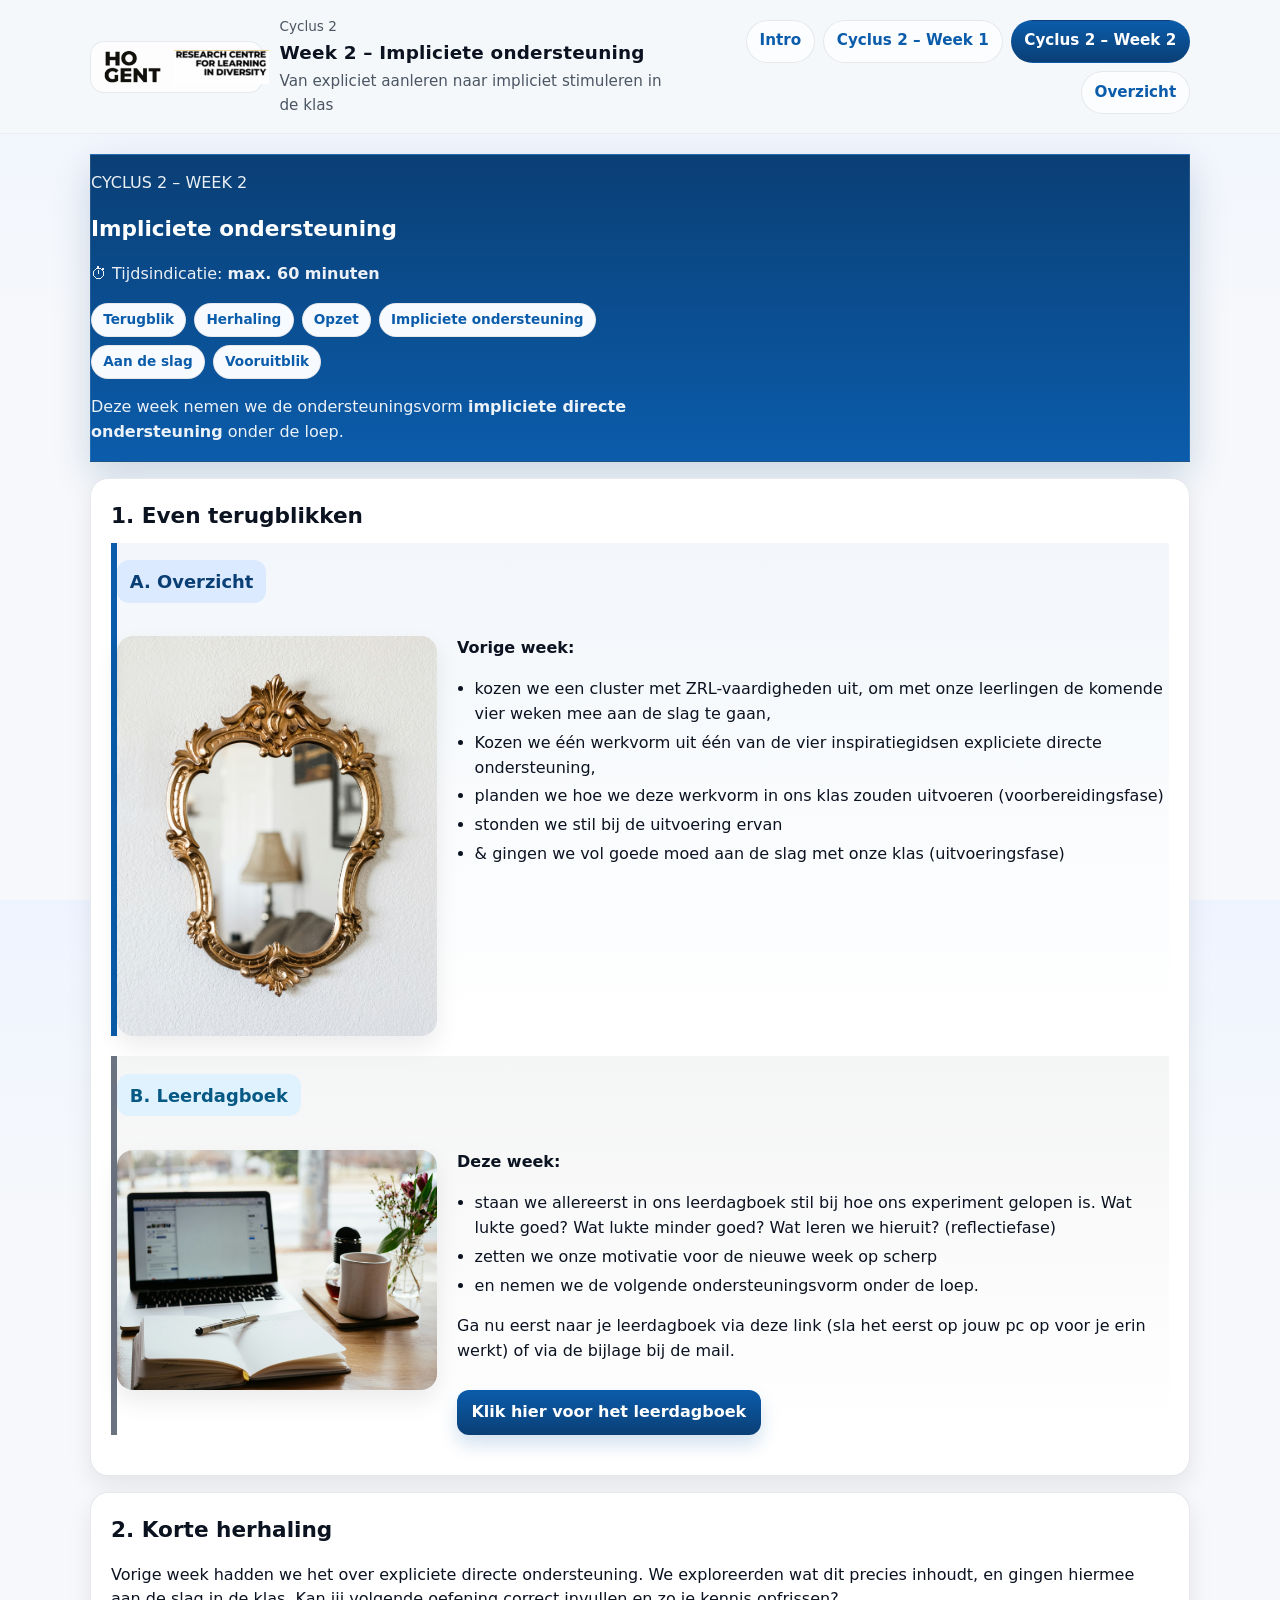
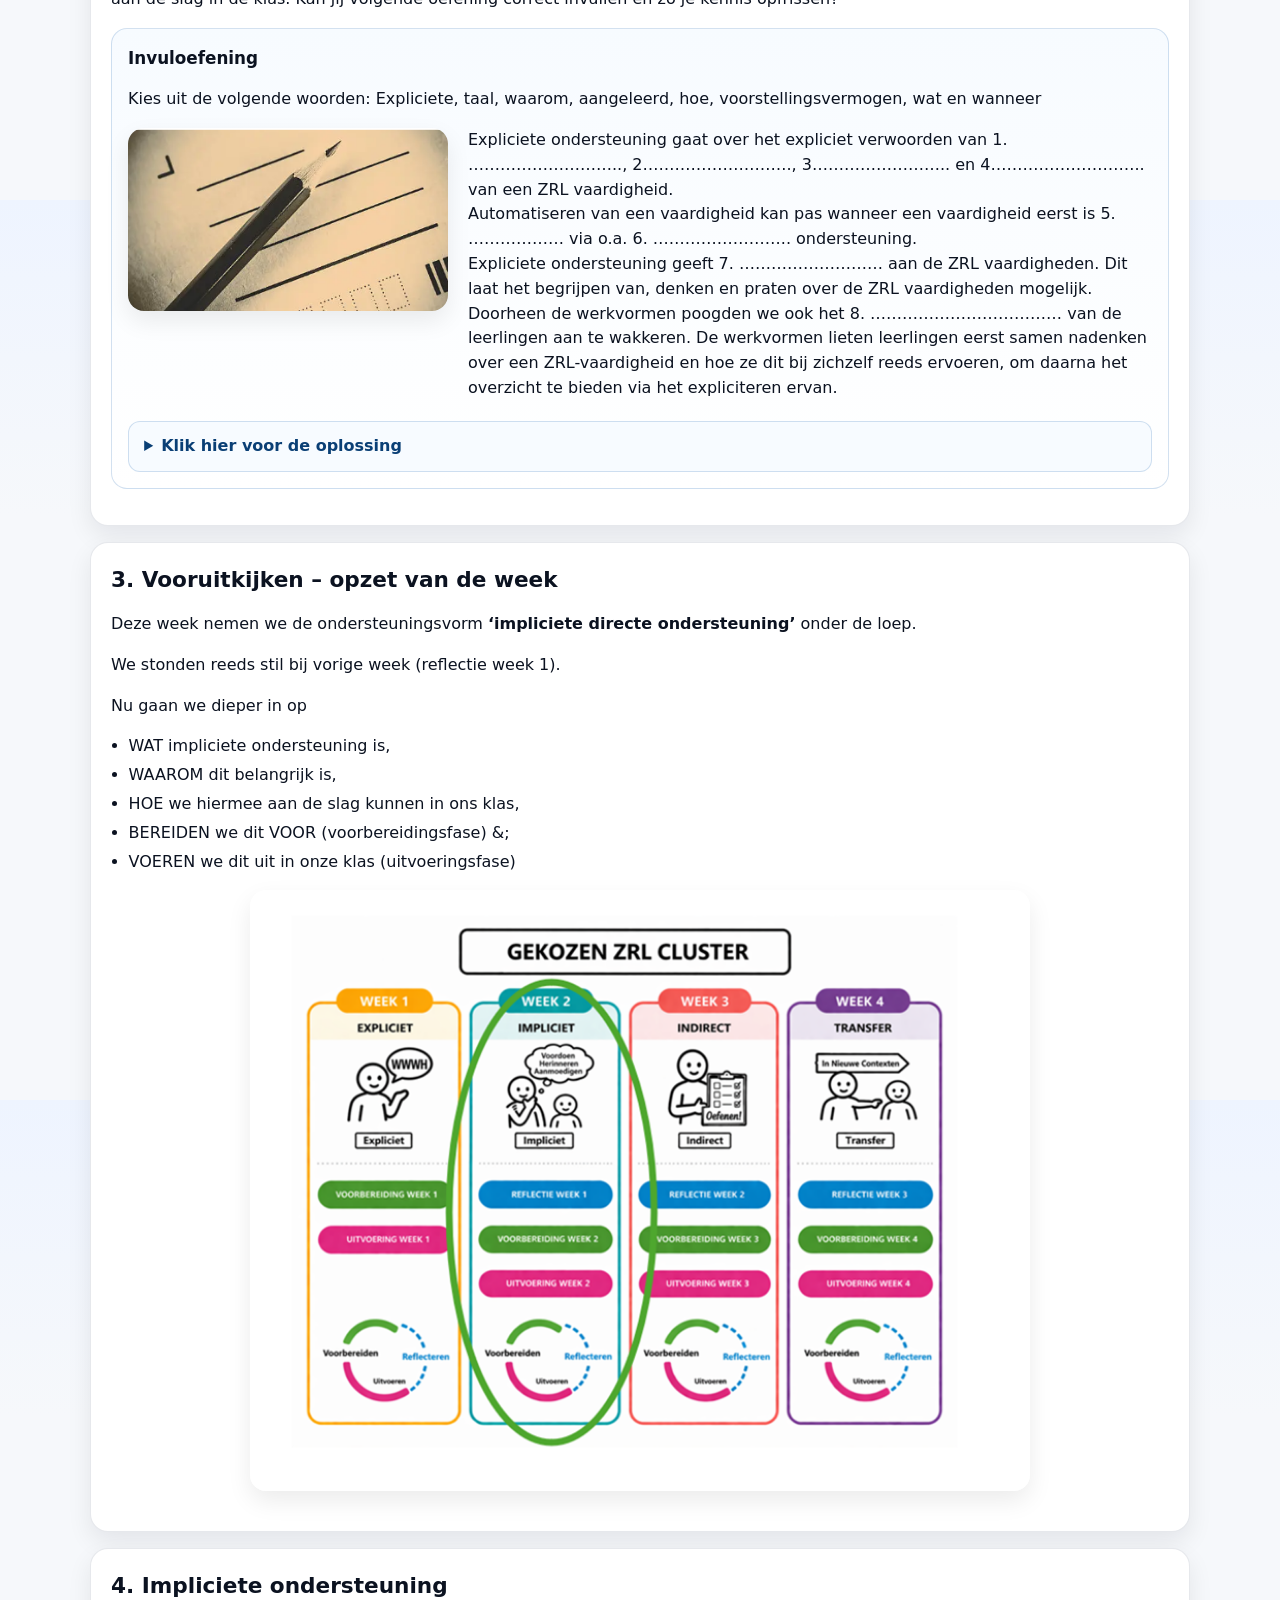
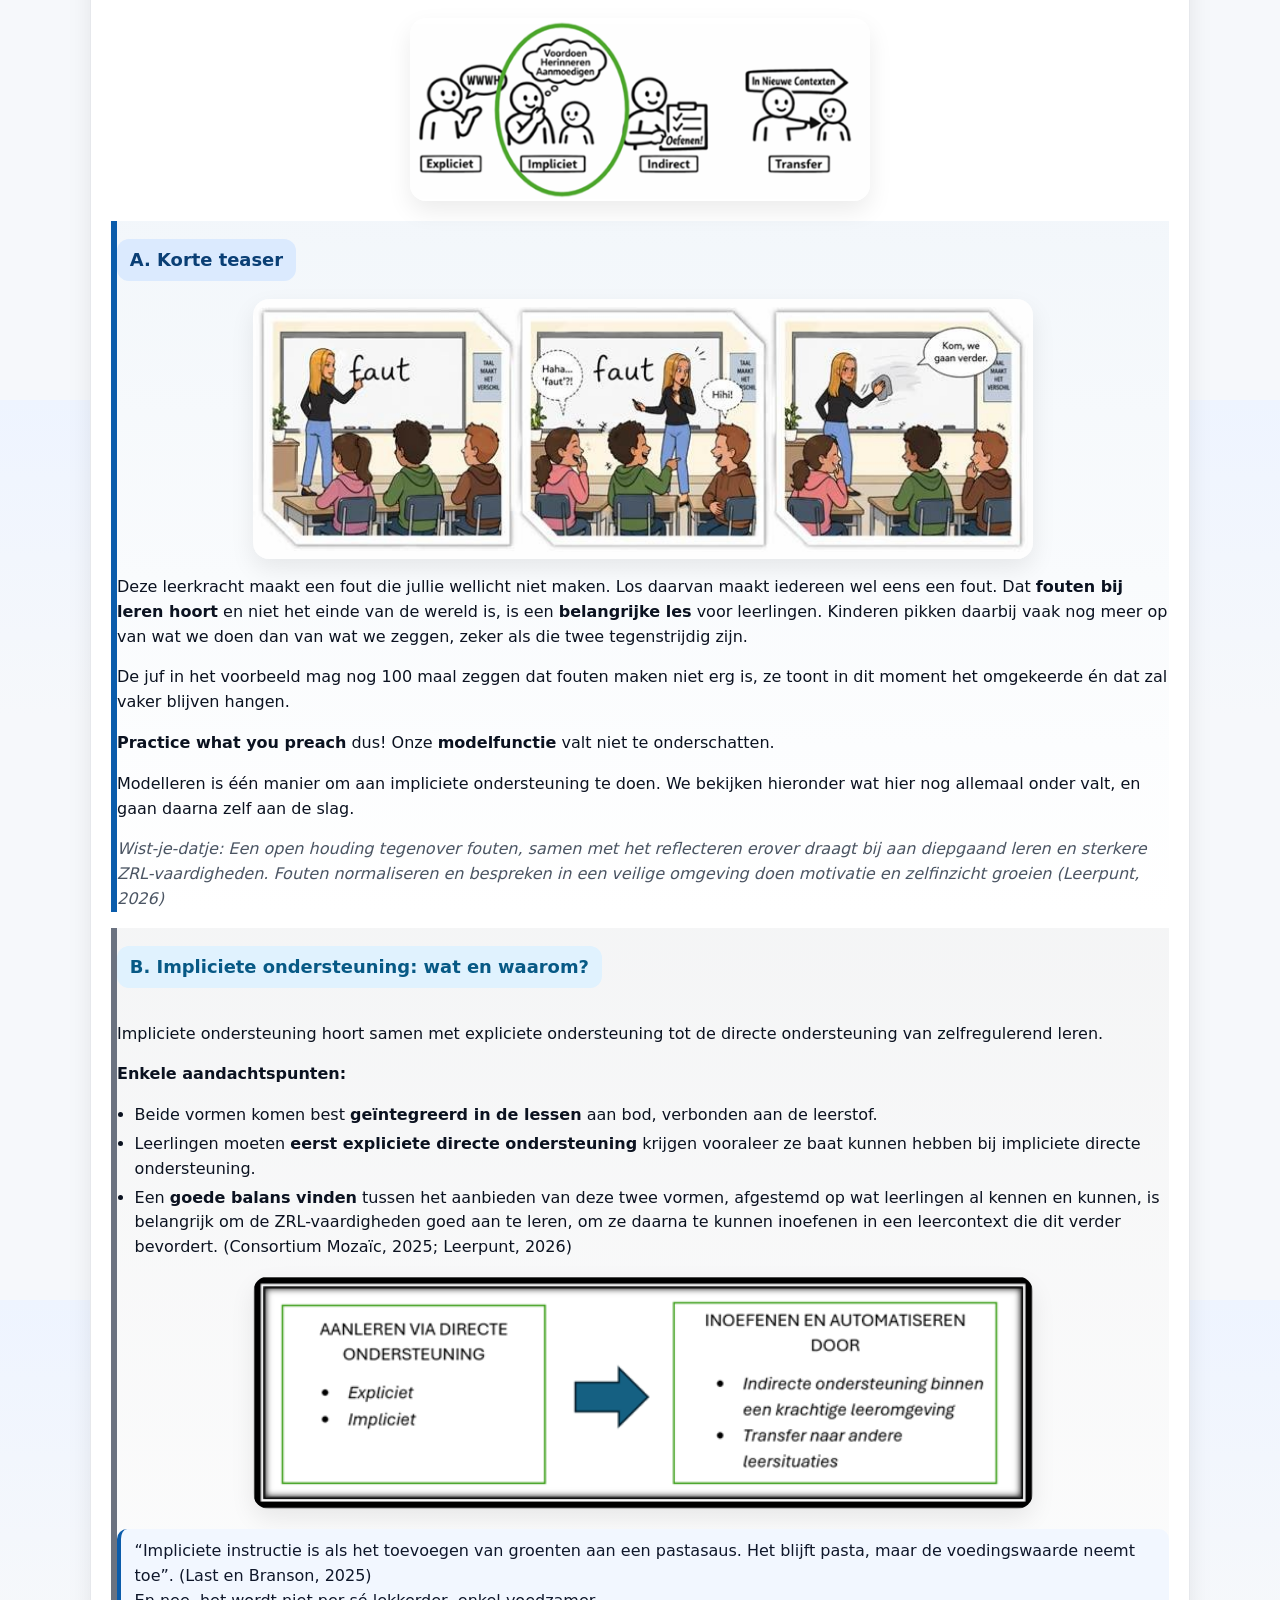
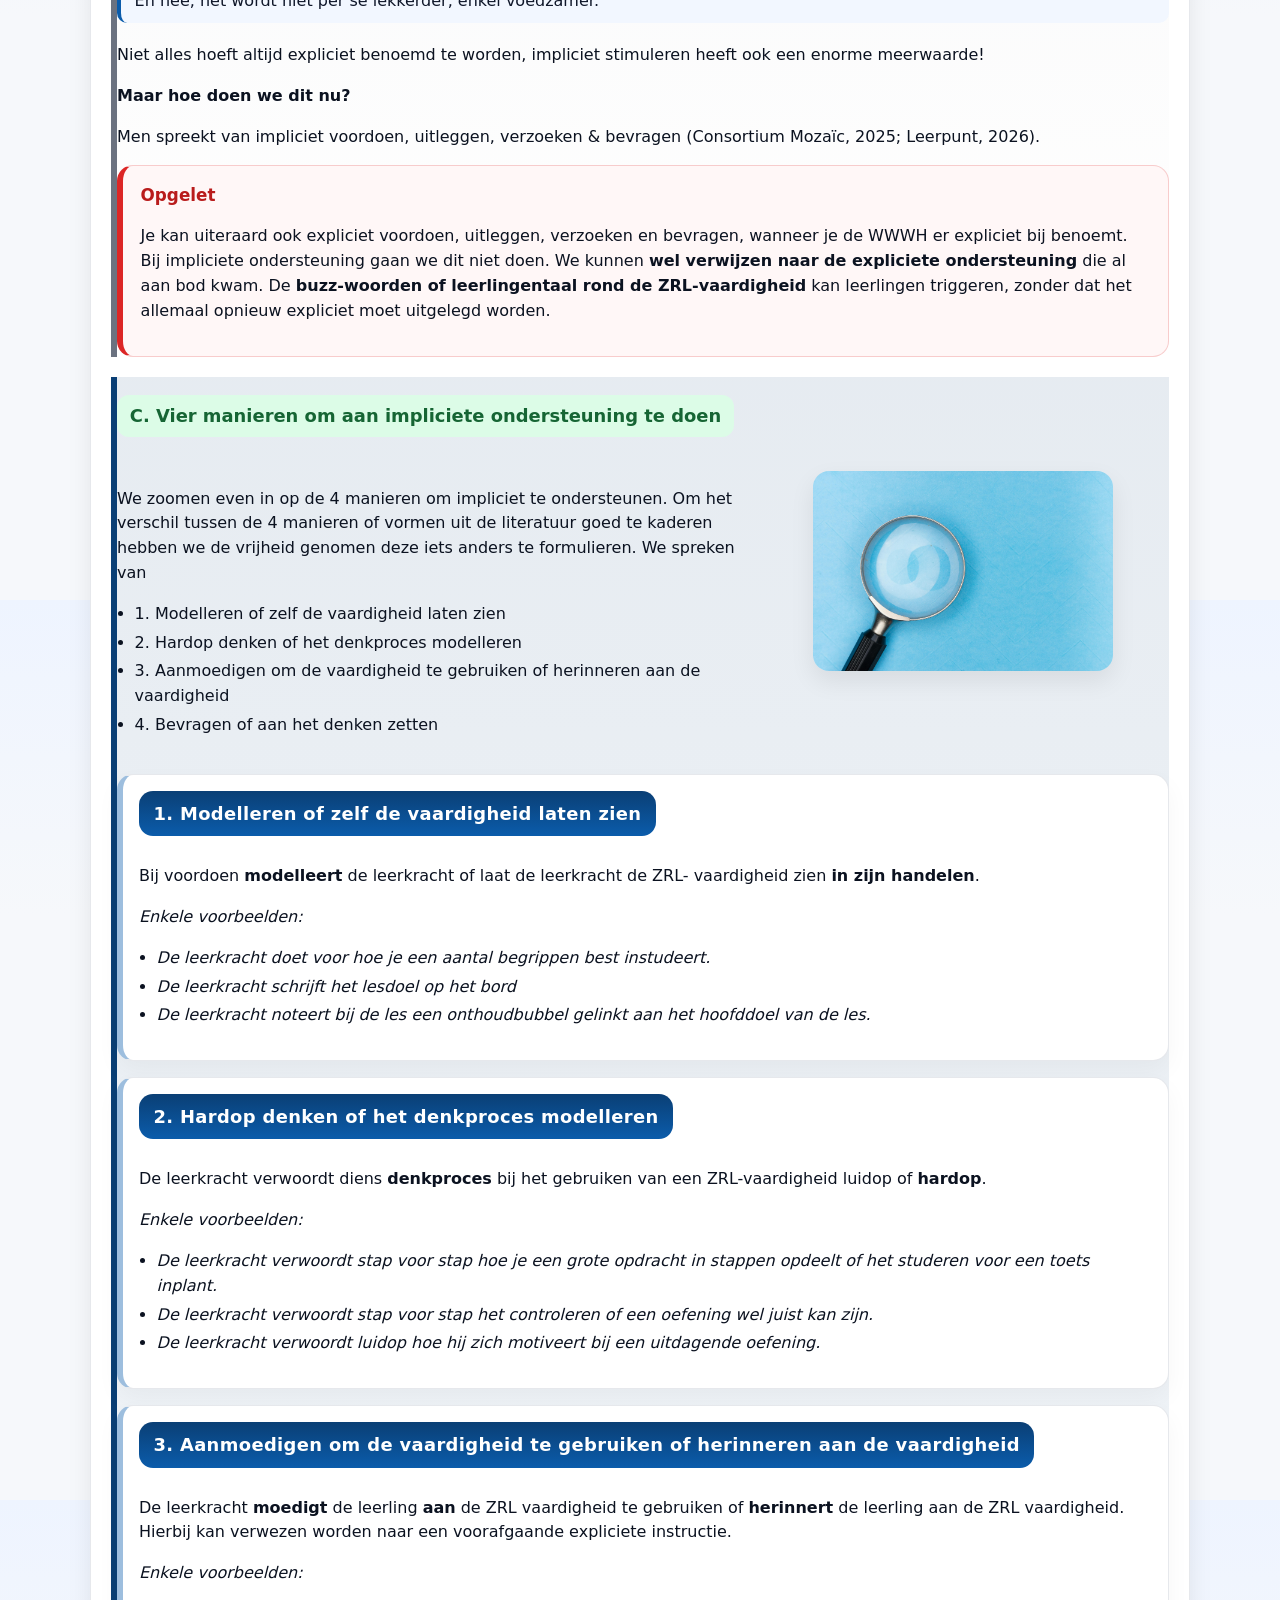
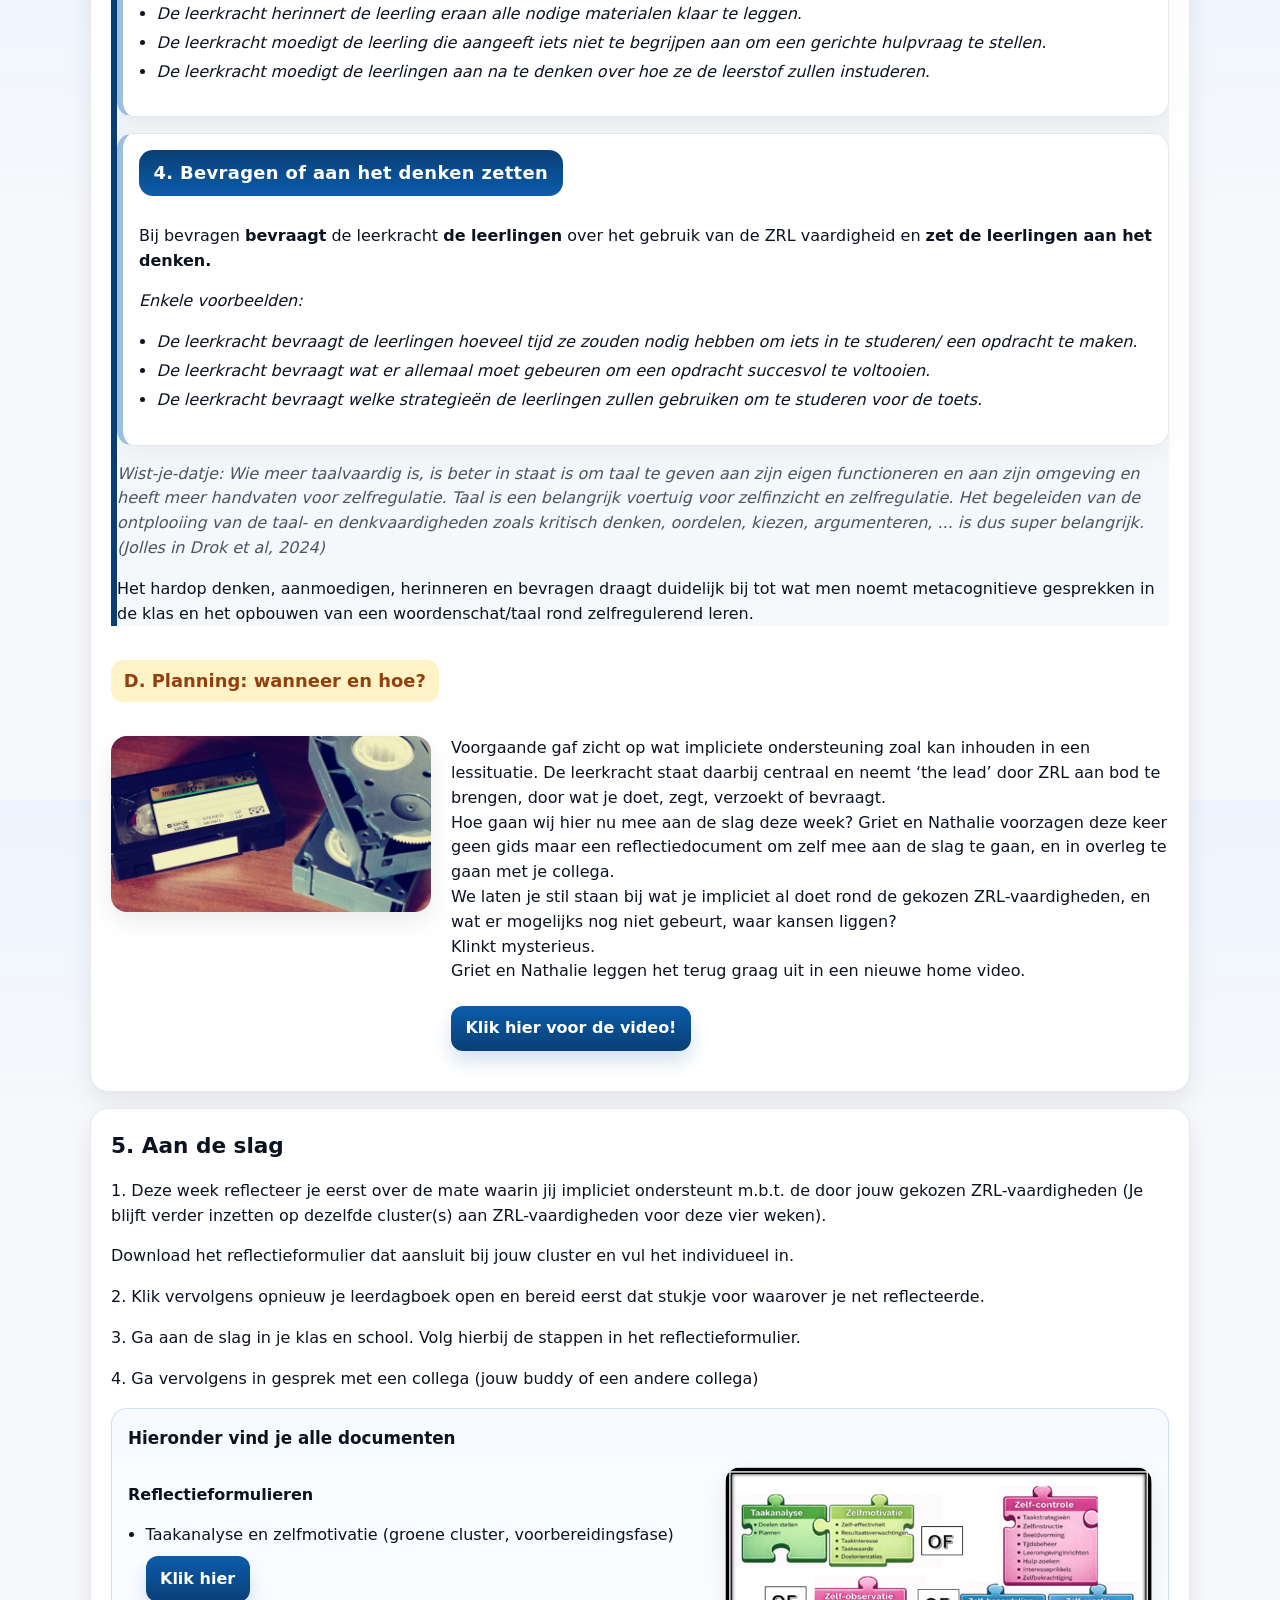
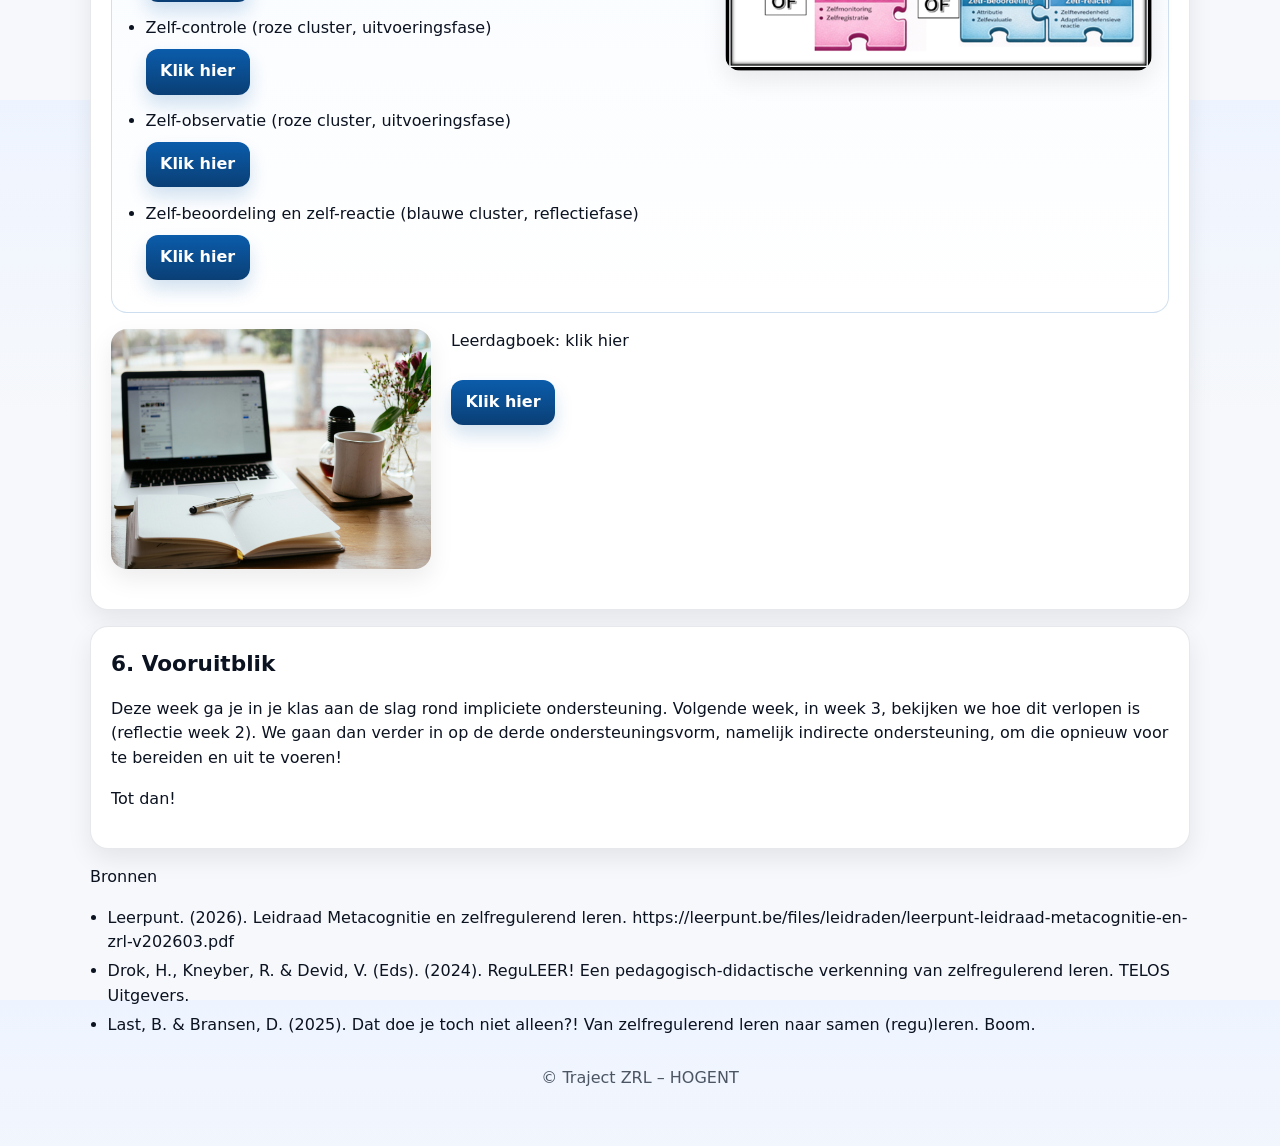
==== weeks/cyclus2-week2.html @ 9e950ed2 "Eerste upload website eerste upload website" ====
<!doctype html>
<html lang="nl">
<head>
  <meta charset="utf-8" />
  <meta name="viewport" content="width=device-width,initial-scale=1" />
  <title>ZRL – Cyclus 2 – Week 2</title>
  <meta name="description" content="Cyclus 2 – Week 2 – Impliciete ondersteuning" />
  <link rel="stylesheet" href="../assets/css/styles.css" />
  <style>
    .visual-large{
      width: 100%;
      max-width: 780px;
      margin: 0 auto;
      display: block;
      border-radius: 16px;
      box-shadow: 0 10px 25px rgba(0,0,0,0.08);
    }

    .visual-medium{
      width: 100%;
      max-width: 460px;
      margin: 0 auto;
      display: block;
      border-radius: 16px;
      box-shadow: 0 10px 25px rgba(0,0,0,0.08);
    }

    .visual-small{
      width: 100%;
      max-width: 300px;
      margin: 0 auto;
      display: block;
      border-radius: 16px;
      box-shadow: 0 10px 25px rgba(0,0,0,0.08);
    }

    .centered-block{
      text-align: center;
      margin: 1rem 0 1.25rem;
    }

    .btn-space-top{
      margin-top: 1rem;
      display: inline-block;
    }

    .btn-space-top-lg{
      margin-top: 1.35rem;
      display: inline-block;
    }

    .doc-btn{
      margin-top: .5rem;
      display: inline-block;
    }

    .doc-list li{
      margin: .9rem 0;
    }

    .subsection--a .subsection-label,
    .subsection--b .subsection-label,
    .subsection--c .subsection-label,
    .subsection--d .subsection-label{
      font-size: 1.12rem;
      font-weight: 800;
      padding: .45rem .8rem;
      border-radius: 12px;
      display: inline-block;
    }

    .subsection--a .subsection-label{
      background: #dbeafe;
      color: #0a3f75;
    }

    .subsection--b .subsection-label{
      background: #e0f2fe;
      color: #075985;
    }

    .subsection--c .subsection-label{
      background: #dcfce7;
      color: #166534;
    }

    .subsection--d .subsection-label{
      background: #fef3c7;
      color: #92400e;
    }

    .smaller-visual{
      max-width: 420px;
    }

    .leerdagboek-btn{
      margin-top: 1.6rem;
      display: inline-block;
    }

    .solution-box{
      margin-top: 1rem;
    }

    .solution-box summary{
      cursor: pointer;
      font-weight: 800;
      padding: .75rem .95rem;
      border-radius: 12px;
      background: #f7fbff;
      border: 1px solid rgba(11,92,171,0.18);
      color: var(--brand-2);
    }

    .solution-box .details-body{
      margin-top: .75rem;
      padding: 1rem;
      border-radius: 14px;
      background: #fbfdff;
      border: 1px dashed rgba(11,92,171,0.35);
    }

    .full-width-note{
      margin-top: 1rem;
    }

    .wide-quote{
      margin: 1rem 0 1.25rem;
    }

    .zoom-row{
      display: grid;
      grid-template-columns: 1.2fr .8fr;
      gap: 1.25rem;
      align-items: start;
      margin: 1rem 0 1.25rem;
    }

    .warning-box{
      margin: 1rem 0 1.25rem;
      padding: 1rem 1.1rem;
      border-radius: 16px;
      background: #fff7f7;
      border: 1px solid rgba(220,38,38,0.20);
      border-left: 6px solid #dc2626;
    }

    .warning-box h4{
      color: #b91c1c;
      margin: 0 0 .45rem;
    }

    .examples-italic li{
      font-style: italic;
    }

    .reflectie-docs-row{
      display: grid;
      grid-template-columns: 1.15fr .85fr;
      gap: 1.25rem;
      align-items: start;
      margin-top: 1rem;
    }

    .reflectie-docs-row .visual-small{
      max-width: 460px;
    }

    @media (max-width: 900px){
      .zoom-row,
      .reflectie-docs-row{
        grid-template-columns: 1fr;
      }
    }
  </style>
</head>
<body>
  <a class="skip-link" href="#content">Spring naar inhoud</a>
 </div>

  <header class="site-header">
    <div class="container header-inner">
      <div class="brand">
        <div class="brand-logos">
          <img class="logo" src="../HOGENT-LOGO.png" alt="HOGENT logo">
          <img class="logo" src="../LDIV-logo.png" alt="Research Centre for Learning in Diversity logo">
        </div>
        <div class="brand-text">
          <p class="kicker">Cyclus 2</p>
          <h1>Week 2 – Impliciete ondersteuning</h1>
          <p class="subtitle">Van expliciet aanleren naar impliciet stimuleren in de klas</p>
        </div>
      </div>

      <nav class="topnav" aria-label="Hoofdnavigatie">
        <a class="navlink" href="../index.html">Intro</a>
        <a class="navlink" href="cyclus2-week1.html">Cyclus 2 – Week 1</a>
        <a class="navlink active" href="cyclus2-week2.html">Cyclus 2 – Week 2</a>
        <a class="navlink" href="../index.html#overzicht">Overzicht</a>
      </nav>
    </div>
  </header>

  <main id="content" class="container">

    <section class="hero-split">
      <div class="hero-text">
        <p class="hero-kicker">CYCLUS 2 – WEEK 2</p>
        <h2>Impliciete ondersteuning</h2>
        <p>⏱ Tijdsindicatie: <strong>max. 60 minuten</strong></p>

        <div class="pillrow" aria-label="Snelle navigatie">
          <a class="pill" href="#terugblik">Terugblik</a>
          <a class="pill" href="#herhaling">Herhaling</a>
          <a class="pill" href="#opzet">Opzet</a>
          <a class="pill" href="#impliciet">Impliciete ondersteuning</a>
          <a class="pill" href="#aan-de-slag">Aan de slag</a>
          <a class="pill" href="#vooruitblik">Vooruitblik</a>
        </div>

        <p>Deze week nemen we de ondersteuningsvorm <strong>impliciete directe ondersteuning</strong> onder de loep.</p>
      </div>
    </section>

    <section id="terugblik" class="card">
      <h2>1. Even terugblikken</h2>

      <section class="subsection subsection--a">
        <p class="subsection-label">A. Overzicht</p>

        <div class="image-inline">
          <img src="../Spiegel.jpg" alt="Spiegel" class="image-inline__img">
          <div class="image-inline__text">
            <p><strong>Vorige week:</strong></p>
            <ul class="checklist">
              <li>kozen we een cluster met ZRL-vaardigheden uit, om met onze leerlingen de komende vier weken mee aan de slag te gaan,</li>
              <li>Kozen we één werkvorm uit één van de vier inspiratiegidsen expliciete directe ondersteuning,</li>
              <li>planden we hoe we deze werkvorm in ons klas zouden uitvoeren (voorbereidingsfase)</li>
              <li>stonden we stil bij de uitvoering ervan</li>
              <li>&amp; gingen we vol goede moed aan de slag met onze klas (uitvoeringsfase)</li>
            </ul>
          </div>
        </div>
      </section>

      <section class="subsection subsection--b">
        <p class="subsection-label">B. Leerdagboek</p>

        <div class="image-inline">
          <img src="../online-leerdagboek.jpg" alt="Online leerdagboek" class="image-inline__img">
          <div class="image-inline__text">
            <p><strong>Deze week:</strong></p>
            <ul class="checklist">
              <li>staan we allereerst in ons leerdagboek stil bij hoe ons experiment gelopen is. Wat lukte goed? Wat lukte minder goed? Wat leren we hieruit? (reflectiefase)</li>
              <li>zetten we onze motivatie voor de nieuwe week op scherp</li>
              <li>en nemen we de volgende ondersteuningsvorm onder de loep.</li>
            </ul>

            <p>Ga nu eerst naar je leerdagboek via deze link (sla het eerst op jouw pc op voor je erin werkt) of via de bijlage bij de mail.</p>

            <a class="btn leerdagboek-btn" href="../Leerdagboekcyclus2week2.docx" target="_blank" rel="noopener">Klik hier voor het leerdagboek</a>
          </div>
        </div>
      </section>
    </section>

    <section id="herhaling" class="card">
      <h2>2. Korte herhaling</h2>

      <p>Vorige week hadden we het over expliciete directe ondersteuning. We exploreerden wat dit precies inhoudt, en gingen hiermee aan de slag in de klas. Kan jij volgende oefening correct invullen en zo je kennis opfrissen?</p>

      <div class="callout">
        <h4>Invuloefening</h4>
        <p>Kies uit de volgende woorden: Expliciete, taal, waarom, aangeleerd, hoe, voorstellingsvermogen, wat en wanneer</p>

        <div class="image-inline">
          <img src="../invullen.png" alt="Invuloefening expliciete ondersteuning" class="image-inline__img visual-medium">
          <div class="image-inline__text">
            <p>Expliciete ondersteuning gaat over het expliciet verwoorden van 1. ……………………….., 2………………………., 3…………………….. en 4……………………….. van een ZRL vaardigheid.</p>
            <p>Automatiseren van een vaardigheid kan pas wanneer een vaardigheid eerst is 5. ……………… via o.a. 6. …………………….. ondersteuning.</p>
            <p>Expliciete ondersteuning geeft 7. ……………………… aan de ZRL vaardigheden. Dit laat het begrijpen van, denken en praten over de ZRL vaardigheden mogelijk.</p>
            <p>Doorheen de werkvormen poogden we ook het 8. ……………………………… van de leerlingen aan te wakkeren. De werkvormen lieten leerlingen eerst samen nadenken over een ZRL-vaardigheid en hoe ze dit bij zichzelf reeds ervoeren, om daarna het overzicht te bieden via het expliciteren ervan.</p>
          </div>
        </div>

        <details class="solution-box">
          <summary>Klik hier voor de oplossing</summary>
          <div class="details-body">
            <p><strong>Antwoorden:</strong></p>
            <ul class="checklist">
              <li>1 t.e.m. 4: Wat, Waarom, Wanneer, Hoe</li>
              <li>5. Aangeleerd.</li>
              <li>6. Expliciete</li>
              <li>7. Taal</li>
              <li>8. voorstellingsvermogen</li>
            </ul>
          </div>
        </details>
      </div>
    </section>

    <section id="opzet" class="card">
      <h2>3. Vooruitkijken – opzet van de week</h2>

      <p>Deze week nemen we de ondersteuningsvorm <strong>‘impliciete directe ondersteuning’</strong> onder de loep.</p>
      <p>We stonden reeds stil bij vorige week (reflectie week 1).</p>
      <p>Nu gaan we dieper in op</p>

      <ul class="checklist">
        <li>WAT impliciete ondersteuning is,</li>
        <li>WAAROM dit belangrijk is,</li>
        <li>HOE we hiermee aan de slag kunnen in ons klas,</li>
        <li>BEREIDEN we dit VOOR (voorbereidingsfase) &amp;;</li>
        <li>VOEREN we dit uit in onze klas (uitvoeringsfase)</li>
      </ul>

      <div class="centered-block">
        <img src="../week2cyclus2.png" alt="Opzet van week 2 cyclus 2" class="visual-large">
      </div>
    </section>

    <section id="impliciet" class="card">
      <h2>4. Impliciete ondersteuning</h2>

      <div class="centered-block">
        <img src="../impliciet2.png" alt="Impliciete ondersteuning" class="visual-medium">
      </div>

      <section class="subsection subsection--a">
        <p class="subsection-label">A. Korte teaser</p>

        <div class="stacked-visual">
          <img src="../stripweek2.jpg" alt="Strip over impliciete ondersteuning" class="visual-large">
        </div>

        <div class="section-intro">
          <p>Deze leerkracht maakt een fout die jullie wellicht niet maken. Los daarvan maakt iedereen wel eens een fout. Dat <strong>fouten bij leren hoort</strong> en niet het einde van de wereld is, is een <strong>belangrijke les</strong> voor leerlingen. Kinderen pikken daarbij vaak nog meer op van wat we doen dan van wat we zeggen, zeker als die twee tegenstrijdig zijn.</p>
          <p>De juf in het voorbeeld mag nog 100 maal zeggen dat fouten maken niet erg is, ze toont in dit moment het omgekeerde én dat zal vaker blijven hangen.</p>
          <p><strong>Practice what you preach</strong> dus! Onze <strong>modelfunctie</strong> valt niet te onderschatten.</p>
          <p>Modelleren is één manier om aan impliciete ondersteuning te doen. We bekijken hieronder wat hier nog allemaal onder valt, en gaan daarna zelf aan de slag.</p>
        </div>

        <p class="note full-width-note"><em>Wist-je-datje: Een open houding tegenover fouten, samen met het reflecteren erover draagt bij aan diepgaand leren en sterkere ZRL-vaardigheden. Fouten normaliseren en bespreken in een veilige omgeving doen motivatie en zelfinzicht groeien (Leerpunt, 2026)</em></p>
      </section>

      <section class="subsection subsection--b">
        <p class="subsection-label">B. Impliciete ondersteuning: wat en waarom?</p>

        <p>Impliciete ondersteuning hoort samen met expliciete ondersteuning tot de directe ondersteuning van zelfregulerend leren.</p>
        <p><strong>Enkele aandachtspunten:</strong></p>
        <ul class="checklist">
          <li>Beide vormen komen best <strong>geïntegreerd in de lessen</strong> aan bod, verbonden aan de leerstof.</li>
          <li>Leerlingen moeten <strong>eerst expliciete directe ondersteuning</strong> krijgen vooraleer ze baat kunnen hebben bij impliciete directe ondersteuning.</li>
          <li>Een <strong>goede balans vinden</strong> tussen het aanbieden van deze twee vormen, afgestemd op wat leerlingen al kennen en kunnen, is belangrijk om de ZRL-vaardigheden goed aan te leren, om ze daarna te kunnen inoefenen in een leercontext die dit verder bevordert. (Consortium Mozaïc, 2025; Leerpunt, 2026)</li>
        </ul>

        <div class="centered-block">
          <img src="../aanlerenvsautomatiseren.png" alt="Aanleren versus automatiseren" class="visual-large">
        </div>

        <p class="quote wide-quote">“Impliciete instructie is als het toevoegen van groenten aan een pastasaus. Het blijft pasta, maar de voedingswaarde neemt toe”. (Last en Branson, 2025)<br>En nee, het wordt niet per sé lekkerder, enkel voedzamer.</p>

        <p>Niet alles hoeft altijd expliciet benoemd te worden, impliciet stimuleren heeft ook een enorme meerwaarde!</p>
        <p><strong>Maar hoe doen we dit nu?</strong></p>
        <p>Men spreekt van impliciet voordoen, uitleggen, verzoeken &amp; bevragen (Consortium Mozaïc, 2025; Leerpunt, 2026).</p>

        <div class="warning-box">
          <h4>Opgelet</h4>
          <p>Je kan uiteraard ook expliciet voordoen, uitleggen, verzoeken en bevragen, wanneer je de WWWH er expliciet bij benoemt. Bij impliciete ondersteuning gaan we dit niet doen. We kunnen <strong>wel verwijzen naar de expliciete ondersteuning</strong> die al aan bod kwam. De <strong>buzz-woorden of leerlingentaal rond de ZRL-vaardigheid</strong> kan leerlingen triggeren, zonder dat het allemaal opnieuw expliciet moet uitgelegd worden.</p>
        </div>
      </section>

      <section class="subsection subsection--c">
        <p class="subsection-label">C. Vier manieren om aan impliciete ondersteuning te doen</p>

        <div class="zoom-row">
          <div>
            <p>We zoomen even in op de 4 manieren om impliciet te ondersteunen. Om het verschil tussen de 4 manieren of vormen uit de literatuur goed te kaderen hebben we de vrijheid genomen deze iets anders te formulieren. 
            We spreken van 
              <ul class="checklist">
                <li>1. Modelleren of zelf de vaardigheid laten zien </li> 
                <li>2. Hardop denken of het denkproces modelleren </li>
                <li>3. Aanmoedigen om de vaardigheid te gebruiken of herinneren aan de vaardigheid </li>
                <li>4. Bevragen of aan het denken zetten</li>
          </div>
          <div>
            <img src="../inzoomen.jpg" alt="Inzoomen op impliciete ondersteuning" class="visual-small">
          </div>
        </div>

        <div class="w-section">
          <h3 class="w-title">1. Modelleren of zelf de vaardigheid laten zien</h3>
          <p>Bij voordoen <strong>modelleert</strong> de leerkracht of laat de leerkracht de ZRL- vaardigheid zien <strong>in zijn handelen</strong>.</p>
          <p><em>Enkele voorbeelden:</em></p>
          <ul class="checklist examples-italic">
            <li>De leerkracht doet voor hoe je een aantal begrippen best instudeert.</li>
            <li>De leerkracht schrijft het lesdoel op het bord</li>
            <li>De leerkracht noteert bij de les een onthoudbubbel gelinkt aan het hoofddoel van de les.</li>
          </ul>
        </div>

        <div class="w-section">
          <h3 class="w-title">2. Hardop denken of het denkproces modelleren</h3>
          <p></p>De leerkracht verwoordt diens <strong>denkproces</strong> bij het gebruiken van een ZRL-vaardigheid luidop of <strong>hardop</strong>.</p>
          <p><em>Enkele voorbeelden:</em></p>
          <ul class="checklist examples-italic">
            <li>De leerkracht verwoordt stap voor stap hoe je een grote opdracht in stappen opdeelt of het studeren voor een toets inplant.</li>
            <li>De leerkracht verwoordt stap voor stap het controleren of een oefening wel juist kan zijn.</li>
            <li>De leerkracht verwoordt luidop hoe hij zich motiveert bij een uitdagende oefening.</li>
          </ul>
        </div>

        <div class="w-section">
          <h3 class="w-title">3. Aanmoedigen om de vaardigheid te gebruiken of herinneren aan de vaardigheid</h3>
          <p></p>De leerkracht <strong>moedigt</strong> de leerling <strong>aan</strong> de ZRL vaardigheid te gebruiken of <strong>herinnert</strong> de leerling aan de ZRL vaardigheid. Hierbij kan verwezen worden naar een voorafgaande expliciete instructie.</p>
          <p><em>Enkele voorbeelden:</em></p>
          <ul class="checklist examples-italic">
            <li>De leerkracht herinnert de leerling eraan alle nodige materialen klaar te leggen.</li>
            <li>De leerkracht moedigt de leerling die aangeeft iets niet te begrijpen aan om een gerichte hulpvraag te stellen.</li>
            <li>De leerkracht moedigt de leerlingen aan na te denken over hoe ze de leerstof zullen instuderen.</li>
          </ul>
        </div>

        <div class="w-section">
          <h3 class="w-title">4. Bevragen of aan het denken zetten</h3>
          <p>Bij bevragen <strong>bevraagt</strong> de leerkracht <strong>de leerlingen</strong> over het gebruik van de ZRL vaardigheid en <strong>zet de leerlingen aan het denken.</strong></p>
          <p><em>Enkele voorbeelden:</em></p>
          <ul class="checklist examples-italic">
            <li>De leerkracht bevraagt de leerlingen hoeveel tijd ze zouden nodig hebben om iets in te studeren/ een opdracht te maken.</li>
            <li>De leerkracht bevraagt wat er allemaal moet gebeuren om een opdracht succesvol te voltooien.</li>
            <li>De leerkracht bevraagt welke strategieën de leerlingen zullen gebruiken om te studeren voor de toets.</li>
          </ul>
        </div>

        <p class="note full-width-note"><em>Wist-je-datje: Wie meer taalvaardig is, is beter in staat is om taal te geven aan zijn eigen functioneren en aan zijn omgeving en heeft meer handvaten voor zelfregulatie. Taal is een belangrijk voertuig voor zelfinzicht en zelfregulatie. Het begeleiden van de ontplooiing van de taal- en denkvaardigheden zoals kritisch denken, oordelen, kiezen, argumenteren, ... is dus super belangrijk. (Jolles in Drok et al, 2024)</em></p>

        <p>Het hardop denken, aanmoedigen, herinneren en bevragen draagt duidelijk bij tot wat men noemt metacognitieve gesprekken in de klas en het opbouwen van een woordenschat/taal rond zelfregulerend leren.</p>
      </section>

      <section class="subsection subsection--d">
        <p class="subsection-label">D. Planning: wanneer en hoe?</p>

        <div class="image-inline">
          <img src="../Video.jpg" alt="Home video" class="image-inline__img visual-medium">
          <div class="image-inline__text">
            <p>Voorgaande gaf zicht op wat impliciete ondersteuning zoal kan inhouden in een lessituatie. De leerkracht staat daarbij centraal en neemt ‘the lead’ door ZRL aan bod te brengen, door wat je doet, zegt, verzoekt of bevraagt.</p>

            <p>Hoe gaan wij hier nu mee aan de slag deze week? Griet en Nathalie voorzagen deze keer geen gids maar een reflectiedocument om zelf mee aan de slag te gaan, en in overleg te gaan met je collega.</p>
            <p>We laten je stil staan bij wat je impliciet al doet rond de gekozen ZRL-vaardigheden, en wat er mogelijks nog niet gebeurt, waar kansen liggen?</p>

            <p>Klinkt mysterieus.</p>

            <p>Griet en Nathalie leggen het terug graag uit in een nieuwe home video.</p>

            <a class="btn btn-space-top-lg" href="https://hogent.cloud.panopto.eu/Panopto/Pages/Viewer.aspx?id=bbdf2472-efa2-4b2b-a95f-b43c01110592" target="_blank" rel="noopener">
              Klik hier voor de video!
            </a>
          </div>
        </div>
      </section>
    </section>

    <section id="aan-de-slag" class="card">
      <h2>5. Aan de slag</h2>

      <p>1. Deze week reflecteer je eerst over de mate waarin jij impliciet ondersteunt m.b.t. de door jouw gekozen ZRL-vaardigheden (Je blijft verder inzetten op dezelfde cluster(s) aan ZRL-vaardigheden voor deze vier weken).</p>
      <p>Download het reflectieformulier dat aansluit bij jouw cluster en vul het individueel in.</p>
      <p>2. Klik vervolgens opnieuw je leerdagboek open en bereid eerst dat stukje voor waarover je net reflecteerde.</p>
      <p>3. Ga aan de slag in je klas en school. Volg hierbij de stappen in het reflectieformulier.</p>
      <p>4. Ga vervolgens in gesprek met een collega (jouw buddy of een andere collega)</p>

      <div class="callout">
        <h4>Hieronder vind je alle documenten</h4>

        <div class="reflectie-docs-row">
          <div>
            <p><strong>Reflectieformulieren</strong></p>

            <ul class="checklist doc-list">
              <li>Taakanalyse en zelfmotivatie (groene cluster, voorbereidingsfase)
                <br><a class="btn doc-btn" href="../Reflectieformulier1.pdf" target="_blank" rel="noopener">Klik hier</a>
              </li>
              <li>Zelf-controle (roze cluster, uitvoeringsfase)
                <br><a class="btn doc-btn" href="../Reflectieformulier2.pdf" target="_blank" rel="noopener">Klik hier</a>
              </li>
              <li>Zelf-observatie (roze cluster, uitvoeringsfase)
                <br><a class="btn doc-btn" href="../Reflectieformulier3.pdf" target="_blank" rel="noopener">Klik hier</a>
              </li>
              <li>Zelf-beoordeling en zelf-reactie (blauwe cluster, reflectiefase)
                <br><a class="btn doc-btn" href="../Reflectieformulier4.pdf" target="_blank" rel="noopener">Klik hier</a>
              </li>
            </ul>
          </div>

          <div>
            <img src="../keuzeclusters.png" alt="Keuzeclusters" class="visual-small">
          </div>
        </div>
      </div>

      <div class="image-inline">
        <img src="../online-leerdagboek.jpg" alt="Online leerdagboek" class="image-inline__img">
        <div class="image-inline__text">
          <p>Leerdagboek: klik hier</p>
          <a class="btn leerdagboek-btn" href="../Leerdagboekcyclus2week2.docx" target="_blank" rel="noopener">Klik hier</a>
        </div>
      </div>
    </section>

    <section id="vooruitblik" class="card">
      <h2>6. Vooruitblik</h2>

      <p>Deze week ga je in je klas aan de slag rond impliciete ondersteuning. Volgende week, in week 3, bekijken we hoe dit verlopen is (reflectie week 2). We gaan dan verder in op de derde ondersteuningsvorm, namelijk indirecte ondersteuning, om die opnieuw voor te bereiden en uit te voeren!</p>
      <p>Tot dan!</p>
    </section>

    <p>Bronnen</p>
    <ul class="checklist">
      <li>Leerpunt. (2026). Leidraad Metacognitie en zelfregulerend leren. https://leerpunt.be/files/leidraden/leerpunt-leidraad-metacognitie-en-zrl-v202603.pdf</li>
      <li>Drok, H., Kneyber, R. &amp; Devid, V. (Eds). (2024). ReguLEER! Een pedagogisch-didactische verkenning van zelfregulerend leren. TELOS Uitgevers.</li>
      <li>Last, B. &amp; Bransen, D. (2025). Dat doe je toch niet alleen?! Van zelfregulerend leren naar samen (regu)leren. Boom.</li>
    </ul>

    <footer class="footer">
      <p class="note">© Traject ZRL – HOGENT </p>
    </footer>
  </main>

  <script src="../assets/js/main.js"></script>
</body>
</html>
---- assets/css/styles.css ----
/* =========================
   RESET + VARIABELEN
   ========================= */
:root{
  --bg: #f6f8fb;
  --card: #ffffff;
  --ink: #0b1220;
  --muted: #4b5563;
  --brand: #0b5cab;
  --brand-2: #0a3f75;
  --line: #e5e7eb;
  --shadow: 0 10px 25px rgba(2, 6, 23, 0.08);
  --radius: 18px;
}

*{ box-sizing: border-box; }
html, body { margin: 0; padding: 0; }
html, body { height: 100%; }

body{
  font-family: ui-sans-serif, system-ui, -apple-system, Segoe UI, Roboto, Arial, "Apple Color Emoji","Segoe UI Emoji";
  color: var(--ink);
  background: linear-gradient(180deg, #eef4ff 0%, var(--bg) 35%, var(--bg) 100%);
  line-height: 1.55;
}

img{ max-width: 100%; height: auto; display: block; }

a{ color: var(--brand); text-decoration: none; }
a:hover{ text-decoration: underline; }

.container{
  width: min(1100px, calc(100% - 2rem));
  margin: 0 auto;
}

main{ padding: 1.25rem 0 2.5rem; }

/* =========================
   TOEGANKELIJKHEID
   ========================= */
.skip-link{
  position: absolute;
  left: -999px;
  top: 0;
  background: #000;
  color: #fff;
  padding: .5rem .75rem;
  border-radius: 10px;
}
.skip-link:focus{
  left: 1rem;
  top: 1rem;
  z-index: 9999;
}

/* =========================
   HEADER
   ========================= */
.site-header{
  position: sticky;
  top: 0;
  z-index: 50;
  backdrop-filter: blur(10px);
  background: rgba(246, 248, 251, 0.85);
  border-bottom: 1px solid rgba(229,231,235,0.7);
}

.header-inner{
  display: flex;
  align-items: center;
  justify-content: space-between;
  padding: 1rem 0;
  gap: 1rem;
}

.brand{
  display: flex;
  align-items: center;
  gap: 1rem;
  min-width: 0;
}

.brand-logos{
  display: flex;
  align-items: center;
  gap: .75rem;
  padding: .5rem .75rem;
  background: rgba(255,255,255,0.75);
  border: 1px solid rgba(229,231,235,0.9);
  border-radius: 14px;
}

.logo{
  height: 34px;
  width: auto;
}

.brand-text{ min-width: 0; }

.kicker{
  margin: 0;
  font-size: .85rem;
  color: var(--muted);
}

h1{
  margin: .15rem 0;
  font-size: 1.15rem;
  letter-spacing: .2px;
}

.subtitle{
  margin: 0;
  color: var(--muted);
  font-size: .95rem;
}

.topnav{
  display: flex;
  gap: .5rem;
  flex-wrap: wrap;
  justify-content: flex-end;
}

.navlink{
  padding: .55rem .8rem;
  border-radius: 999px;
  border: 1px solid rgba(229,231,235,0.95);
  background: rgba(255,255,255,0.7);
  font-weight: 600;
  font-size: .95rem;
}

.navlink.active{
  color: white;
  border-color: transparent;
  background: linear-gradient(180deg, var(--brand) 0%, var(--brand-2) 100%);
}

@media (max-width: 900px){
  .header-inner{ flex-direction: column; align-items: flex-start; }
  .topnav{ justify-content: flex-start; }
}

/* =========================
   TYPOGRAFIE + BLOKKEN
   ========================= */
h2{ margin: 0 0 .65rem; font-size: 1.35rem; }
h3{ margin: 1.15rem 0 .5rem; font-size: 1.12rem; }
h4{ margin: 0 0 .35rem; font-size: 1.05rem; }
h5{ margin: 0 0 .35rem; font-size: 1rem; }

.note{ color: var(--muted); }

.card{
  background: var(--card);
  border: 1px solid rgba(229,231,235,0.95);
  border-radius: var(--radius);
  box-shadow: var(--shadow);
  padding: 1.25rem;
  margin: 1rem 0;
}

/* quote */
.quote{
  border-left: 4px solid var(--brand);
  padding: .6rem .85rem;
  margin: .75rem 0;
  color: #0f172a;
  background: #f2f7ff;
  border-radius: 10px;
}

.callout{
  background: linear-gradient(180deg, #f7fbff 0%, #ffffff 100%);
  border: 1px solid rgba(11,92,171,0.18);
  border-radius: 16px;
  padding: 1rem;
  margin: 1rem 0;
}

.mini-card{
  background: linear-gradient(
    180deg,
    rgba(11,92,171,0.08) 0%,
    rgba(11,92,171,0.03) 100%
  );
  border: 1px solid rgba(11,92,171,0.25);
  border-left: 6px solid var(--brand);
  border-radius: 16px;
  padding: 1rem 1.1rem;
  margin: .9rem 0;
  transition: all .25s ease;
}

.mini-card h4,
.mini-card h5{
  color: var(--brand-2);
}

.mini-card:hover{
  box-shadow: 0 10px 25px rgba(10,63,117,0.12);
  transform: translateY(-2px);
}
.mini-card--accent{
  background: linear-gradient(
    180deg,
    var(--brand-2) 0%,
    var(--brand) 100%
  );
  color: white;
  border: none;
  box-shadow: 0 14px 30px rgba(10,63,117,0.18);
}

.mini-card--accent h4,
.mini-card--accent h5{
  color: white;
}
.checklist{ padding-left: 1.1rem; }
.checklist li{ margin: .25rem 0; }

/* =========================
   HERO SPLIT (tekst links, foto rechts)
   ========================= */
.hero-split{
  background: linear-gradient(180deg, var(--brand-2) 0%, var(--brand) 100%);
  border: 1px solid rgba(255,255,255,0.10);
}

.hero-text .hero-kicker{
  color: rgba(255,255,255,0.92);
}

.hero-text h2{
  color: #ffffff;
}

.hero-text p{
  color: rgba(255,255,255,0.92);
}
.hero-split{
  box-shadow: 0 14px 35px rgba(10,63,117,0.18);
}
/* =========================
   PILS / ANKERS
   ========================= */
.pillrow{
  display: flex;
  gap: .5rem;
  flex-wrap: wrap;
  margin: .6rem 0 1rem;
}

.pill{
  padding: .35rem .7rem;
  border-radius: 999px;
  border: 1px solid rgba(229,231,235,0.95);
  background: #f7fbff;
  font-weight: 700;
  font-size: .85rem;
}

/* =========================
   GRID / QUIZ
   ========================= */
.grid-2{
  display: grid;
  grid-template-columns: 1.2fr .8fr;
  gap: 1rem;
}

@media (max-width: 900px){
  .grid-2{ grid-template-columns: 1fr; }
}

.examples{ padding-left: 1.15rem; margin: 0; }
.examples li{ margin: .45rem 0; }

.terms{
  list-style: none;
  padding: 0;
  margin: 0 0 .75rem;
}
.terms li{
  display: flex;
  align-items: center;
  gap: .6rem;
  padding: .45rem .55rem;
  border: 1px solid rgba(229,231,235,0.95);
  border-radius: 14px;
  background: rgba(255,255,255,0.85);
  margin-bottom: .4rem;
}

.badge{
  display: inline-flex;
  align-items: center;
  justify-content: center;
  width: 26px;
  height: 26px;
  border-radius: 8px;
  background: #e7f1ff;
  color: var(--brand-2);
  font-weight: 800;
}

.quiz-actions{
  display: flex;
  gap: .5rem;
  flex-wrap: wrap;
  margin: .5rem 0 .75rem;
}

.btn{
  appearance: none;
  border: 0;
  cursor: pointer;
  padding: .65rem .9rem;
  border-radius: 12px;
  font-weight: 800;
  background: linear-gradient(180deg, var(--brand) 0%, var(--brand-2) 100%);
  color: white;
  box-shadow: 0 10px 18px rgba(11,92,171,0.18);
}

.btn:focus{
  outline: 3px solid rgba(11,92,171,0.25);
  outline-offset: 2px;
}

.btn-ghost{
  background: #ffffff;
  color: var(--brand-2);
  border: 1px solid rgba(11,92,171,0.25);
  box-shadow: none;
}

.solution{
  border: 1px dashed rgba(11,92,171,0.35);
  border-radius: 14px;
  padding: .8rem .9rem;
  background: #fbfdff;
}

/* =========================
   DETAILS
   ========================= */
.details{
  margin: .9rem 0 1.1rem;
  border: 1px solid rgba(229,231,235,0.95);
  border-radius: 16px;
  overflow: hidden;
  background: #ffffff;
}
.details summary{
  cursor: pointer;
  padding: .85rem 1rem;
  font-weight: 800;
  background: #f7fbff;
}
.details-body{
  padding: .9rem 1rem;
  border-top: 1px solid rgba(229,231,235,0.95);
}

/* =========================
   ICON ROW
   ========================= */
.icon-row{
  display: grid;
  grid-template-columns: repeat(3, 1fr);
  gap: .7rem;
  margin: .75rem 0;
}
@media (max-width: 900px){
  .icon-row{ grid-template-columns: 1fr; }
}
.icon-card{
  display: flex;
  gap: .7rem;
  align-items: flex-start;
  padding: .75rem;
  border-radius: 16px;
  border: 1px solid rgba(229,231,235,0.95);
  background: #ffffff;
}
.icon{
  font-size: 1.35rem;
  line-height: 1;
  padding: .55rem .6rem;
  border-radius: 14px;
  background: #f2f7ff;
  border: 1px solid rgba(11,92,171,0.15);
}

/* =========================
   TIMELINE / LINKCARDS
   ========================= */
.timeline{
  display: flex;
  flex-direction: column;
  gap: .9rem;
}
.timeline-item{
  display: grid;
  grid-template-columns: 16px 1fr;
  gap: .8rem;
  align-items: flex-start;
}
.timeline-dot{
  width: 14px;
  height: 14px;
  margin-top: .35rem;
  border-radius: 999px;
  background: var(--brand);
  box-shadow: 0 0 0 6px rgba(11,92,171,0.10);
}
.timeline-content h3{ margin: 0 0 .35rem; }

.linkgrid{
  display: grid;
  grid-template-columns: repeat(2, 1fr);
  gap: .6rem;
  margin: .6rem 0 .3rem;
}
@media (max-width: 900px){
  .linkgrid{ grid-template-columns: 1fr; }
}

.linkcard{
  display: block;
  padding: .75rem .85rem;
  border-radius: 16px;
  border: 1px solid rgba(229,231,235,0.95);
  background: #ffffff;
  font-weight: 800;
}
.linkcard:hover{
  text-decoration: none;
  border-color: rgba(11,92,171,0.35);
  box-shadow: 0 10px 20px rgba(2,6,23,0.06);
}

/* =========================
   AFBEELDINGEN
   ========================= */
.content-image{
  width: 100%;
  max-width: 520px;
  margin: 1rem 0;          /* links in de kaart */
  border-radius: 16px;
  box-shadow: 0 10px 25px rgba(0,0,0,0.08);
}

/* tekst naast afbeelding (leerdagboek, etc.) */
.image-inline{
  display: grid;
  grid-template-columns: 320px 1fr;
  gap: 1.25rem;
  align-items: start;
  margin: 1rem 0 1.25rem;
}

.image-inline__img{
  width: 100%;
  border-radius: 16px;
  box-shadow: 0 10px 25px rgba(0,0,0,0.08);
}

.image-inline__text p{ margin: 0; }

@media (max-width: 900px){
  .image-inline{ grid-template-columns: 1fr; }
}

/* =========================
   FOOTER
   ========================= */
.footer{
  text-align: center;
  margin: 1.75rem 0 0;
}
.image-row{
  display: grid;
  grid-template-columns: 1fr 1fr;
  gap: 1.5rem;
  margin: 1.5rem 0;
}

.image-row img{
  width: 100%;
  height: auto;
  border-radius: 16px;
  box-shadow: 0 10px 25px rgba(0,0,0,0.08);
}

/* Op mobiel onder elkaar */
@media (max-width: 900px){
  .image-row{
    grid-template-columns: 1fr;
  }
}
.mini-card--accent .note{
  color: rgba(255,255,255,0.85);
}
/* Force hero split layout on desktop */
.hero-split{
  display: grid !important;
  grid-template-columns: 1.1fr 1fr !important;
  gap: 2rem !important;
  align-items: center !important;
}

.hero-image img{
  width: 100%;
  height: 320px;
  object-fit: cover;
}

/* Mobile */
@media (max-width: 900px){
  .hero-split{
    grid-template-columns: 1fr !important;
  }
}
@media (max-width: 650px){
  .hero-split{ grid-template-columns: 1fr; }
}
/* WWWH sectieblokken */
.w-section{
  margin: 1rem 0;
  padding: 1rem;
  border-radius: 16px;
  background: #fff;
  border: 1px solid rgba(229,231,235,0.95);
  box-shadow: 0 10px 25px rgba(2, 6, 23, 0.04);
}

/* Titel als "tab" */
.w-title{
  margin: 0 0 .75rem;
  padding: .6rem .85rem;
  border-radius: 12px;
  display: inline-block;
  font-weight: 900;
  letter-spacing: .02em;
  color: white;
  background: linear-gradient(180deg, var(--brand-2) 0%, var(--brand) 100%);
}

/* subtiele balk links (extra structuur) */
.w-section{
  border-left: 6px solid rgba(11,92,171,0.40);
}
.w-section{
  overflow: hidden;
}
.w-title{
  display: inline-block;
  padding: .55rem .9rem;
  border-radius: 14px;
}
/* =========================
   UNDER CONSTRUCTION OVERLAY
   ========================= */
body.is-locked{
  overflow: hidden;
}

.uc-overlay{
  position: fixed;
  inset: 0;
  z-index: 9999;
  display: grid;
  place-items: center;
  padding: 1.25rem;
  background: linear-gradient(180deg, rgba(10,63,117,0.92) 0%, rgba(11,92,171,0.92) 100%);
  backdrop-filter: blur(8px);
}

.uc-card{
  width: min(820px, 100%);
  background: rgba(255,255,255,0.92);
  border: 1px solid rgba(255,255,255,0.45);
  border-radius: 22px;
  box-shadow: 0 18px 40px rgba(2, 6, 23, 0.35);
  padding: 1.25rem 1.25rem 1.1rem;
}

.uc-top{
  display: flex;
  align-items: center;
  gap: .9rem;
  margin-bottom: .75rem;
}

.uc-icon{
  width: 46px;
  height: 46px;
  border-radius: 16px;
  background: rgba(11,92,171,0.10);
  border: 1px solid rgba(11,92,171,0.18);
  display: grid;
  place-items: center;
  font-size: 1.4rem;
}

.uc-card h2{
  margin: 0;
  font-size: 1.45rem;
  color: var(--brand-2);
}

.uc-card p{
  margin: .35rem 0 0;
  color: var(--muted);
}

.uc-hint{
  margin-top: .9rem;
  padding-top: .9rem;
  border-top: 1px solid rgba(229,231,235,0.95);
  font-size: .95rem;
  color: var(--muted);
}
/* =========================
   UNDER CONSTRUCTION OVERLAY
   ========================= */
body.is-locked{ overflow: hidden; }

.uc-overlay{
  position: fixed;
  inset: 0;
  z-index: 9999;
  display: grid;
  place-items: center;
  padding: 1.25rem;
  background: linear-gradient(180deg, rgba(10,63,117,0.92) 0%, rgba(11,92,171,0.92) 100%);
  backdrop-filter: blur(8px);
}

.uc-card{
  width: min(820px, 100%);
  background: rgba(255,255,255,0.92);
  border: 1px solid rgba(255,255,255,0.45);
  border-radius: 22px;
  box-shadow: 0 18px 40px rgba(2, 6, 23, 0.35);
  padding: 1.25rem 1.25rem 1.1rem;
}

.uc-top{
  display: flex;
  align-items: center;
  gap: .9rem;
  margin-bottom: .75rem;
}

.uc-icon{
  width: 46px;
  height: 46px;
  border-radius: 16px;
  background: rgba(11,92,171,0.10);
  border: 1px solid rgba(11,92,171,0.18);
  display: grid;
  place-items: center;
  font-size: 1.4rem;
}

.uc-card h2{
  margin: 0;
  font-size: 1.45rem;
  color: var(--brand-2);
}

.uc-card p{
  margin: .35rem 0 0;
  color: var(--muted);
}

.uc-hint{
  margin-top: .9rem;
  padding-top: .9rem;
  border-top: 1px solid rgba(229,231,235,0.95);
  font-size: .95rem;
  color: var(--muted);
}

/* kleine helper als je die nog niet had */
.kbd{
  display: inline-block;
  padding: .12rem .45rem;
  border: 1px solid rgba(229,231,235,0.95);
  border-bottom-width: 2px;
  border-radius: 10px;
  background: rgba(255,255,255,0.85);
  font-weight: 800;
  font-size: .85rem;
}
/* kleine illustraties in week 1 */
.illustration-sm{
  width: 140px;
  max-width: 100%;
  height: auto;
  margin: 0 auto;
  border-radius: 14px;
  box-shadow: 0 8px 18px rgba(0,0,0,0.08);
}

.illustration-micro{
  width: 90px;
  max-width: 100%;
  height: auto;
  margin: 0 auto;
  border-radius: 14px;
  box-shadow: 0 8px 18px rgba(0,0,0,0.08);
}
/* =========================
   A / B / C KLEURVERSCHILLEN
   ========================= */
.subsection--a{
  background: linear-gradient(180deg, rgba(11,92,171,0.05) 0%, #ffffff 100%);
  border-left: 6px solid var(--brand);
}

.subsection--b{
  background: linear-gradient(180deg, rgba(75,85,99,0.06) 0%, #ffffff 100%);
  border-left: 6px solid #6b7280;
}

.subsection--c{
  background: linear-gradient(180deg, rgba(10,63,117,0.10) 0%, rgba(11,92,171,0.04) 100%);
  border-left: 6px solid var(--brand-2);
}

.subsection--a .subsection-label{
  background: linear-gradient(180deg, var(--brand) 0%, var(--brand-2) 100%);
}

.subsection--b .subsection-label{
  background: linear-gradient(180deg, #6b7280 0%, #4b5563 100%);
}

.subsection--c .subsection-label{
  background: linear-gradient(180deg, #0a3f75 0%, #0b5cab 100%);
}
hr.sep{
  border: 0;
  border-top: 1px solid rgba(229,231,235,0.95);
  margin: 1rem 0;
}
.team-image{
  display: block;
  margin: 1.5rem auto;
  width: 80%;
  max-width: 700px;
  border-radius: 16px;
  box-shadow: 0 10px 25px rgba(0,0,0,0.08);
}
.img-small{
  width: 60%;
  max-width: 320px;
  height: auto;
  margin: 0 auto;
  display: block;
}
.w-section .checklist .checklist{
  margin-top: .5rem;
  padding-left: 1.4rem;
}

.w-section .checklist .checklist li{
  margin: .35rem 0;
}
.image-stack{
  display: flex;
  flex-direction: column;
  gap: 1.5rem;
  margin: 1.5rem 0;
}

.image-stack__img{
  width: 100%;
  max-width: 900px;
  margin: 0 auto;
  display: block;
  border-radius: 16px;
  box-shadow: 0 10px 25px rgba(0,0,0,0.08);
}
.strip-large{
  width: 100%;
  max-width: 1100px;
  margin: 0 auto;
  display: block;
  border-radius: 16px;
  box-shadow: 0 10px 25px rgba(0,0,0,0.08);
}
.image-stack{
  display: flex;
  flex-direction: column;
  gap: 1rem;
  margin: 1rem 0 1.25rem;
}

.image-stack__img{
  width: 100%;
  max-width: 820px;
  margin: 0 auto;
  display: block;
  border-radius: 16px;
  box-shadow: 0 10px 25px rgba(0,0,0,0.08);
}
.strip-grid{
  display: grid;
  grid-template-columns: repeat(3, 1fr);
  gap: 1rem;
  margin: 1rem 0 1.25rem;
  align-items: start;
}

.strip-grid__img{
  width: 100%;
  max-width: 100%;
  display: block;
  border-radius: 16px;
  box-shadow: 0 10px 25px rgba(0,0,0,0.08);
}
.groen {
  color: green;
}

@media (max-width: 900px){
  .strip-grid{
    grid-template-columns: 1fr;
  }
}
.text-image-row{
  display: grid;
  grid-template-columns: 280px 1fr;
  gap: 1.25rem;
  align-items: start;
  margin: 1rem 0 1.25rem;
}

.text-image-row--right{
  grid-template-columns: 1fr 280px;
}

.text-image-row__img{
  width: 100%;
  max-width: 280px;
  display: block;
  border-radius: 16px;
  box-shadow: 0 10px 25px rgba(0,0,0,0.08);
}

.text-image-row__img--small{
  max-width: 240px;
}

@media (max-width: 900px){
  .text-image-row,
  .text-image-row--right{
    grid-template-columns: 1fr;
  }

  .text-image-row__img,
  .text-image-row__img--small{
    margin: 0 auto;
  }
}
.logout-button {
  position: fixed;
  top: 16px;
  right: 16px;
  z-index: 1000;
  padding: 8px 14px;
  border: 1px solid #ccc;
  border-radius: 6px;
  background: white;
  font-size: 14px;
  cursor: pointer;
  box-shadow: 0 2px 8px rgba(0, 0, 0, 0.08);
}

.logout-button:hover {
  background: #f5f5f5;
}
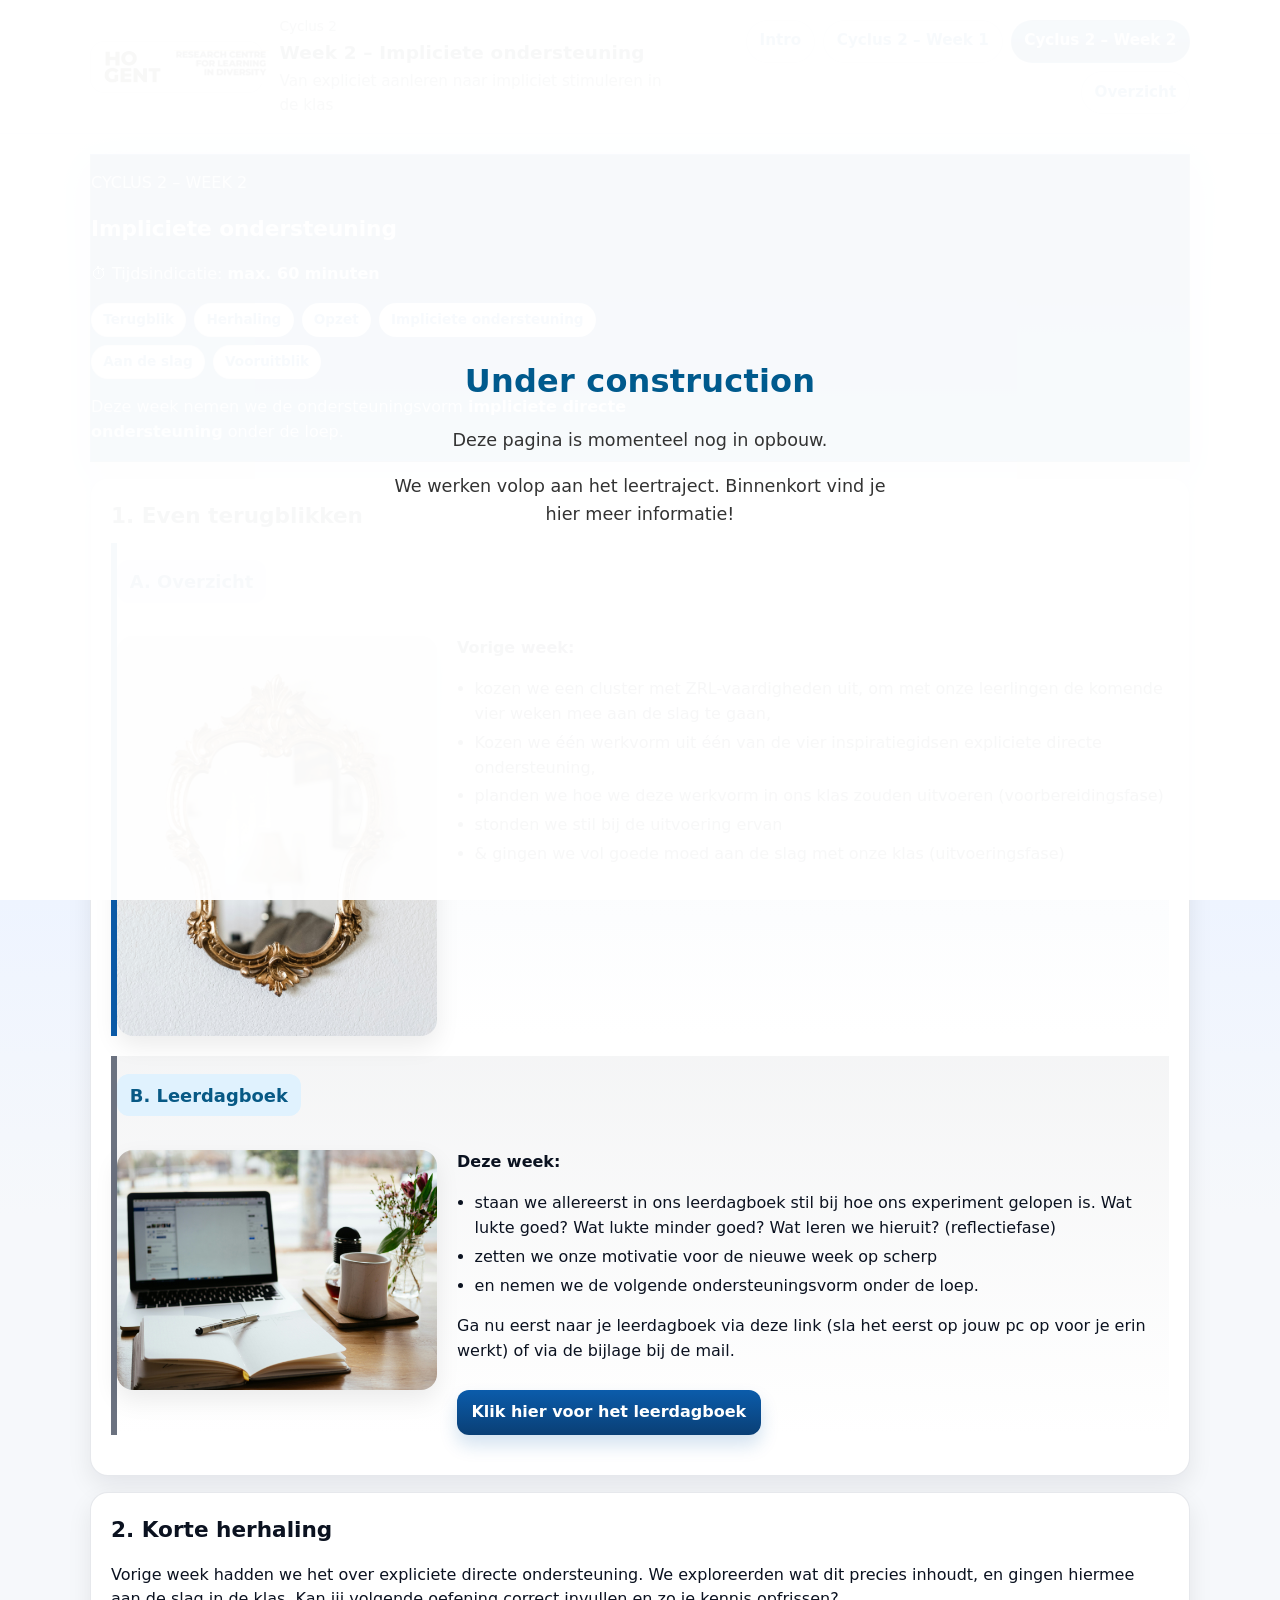
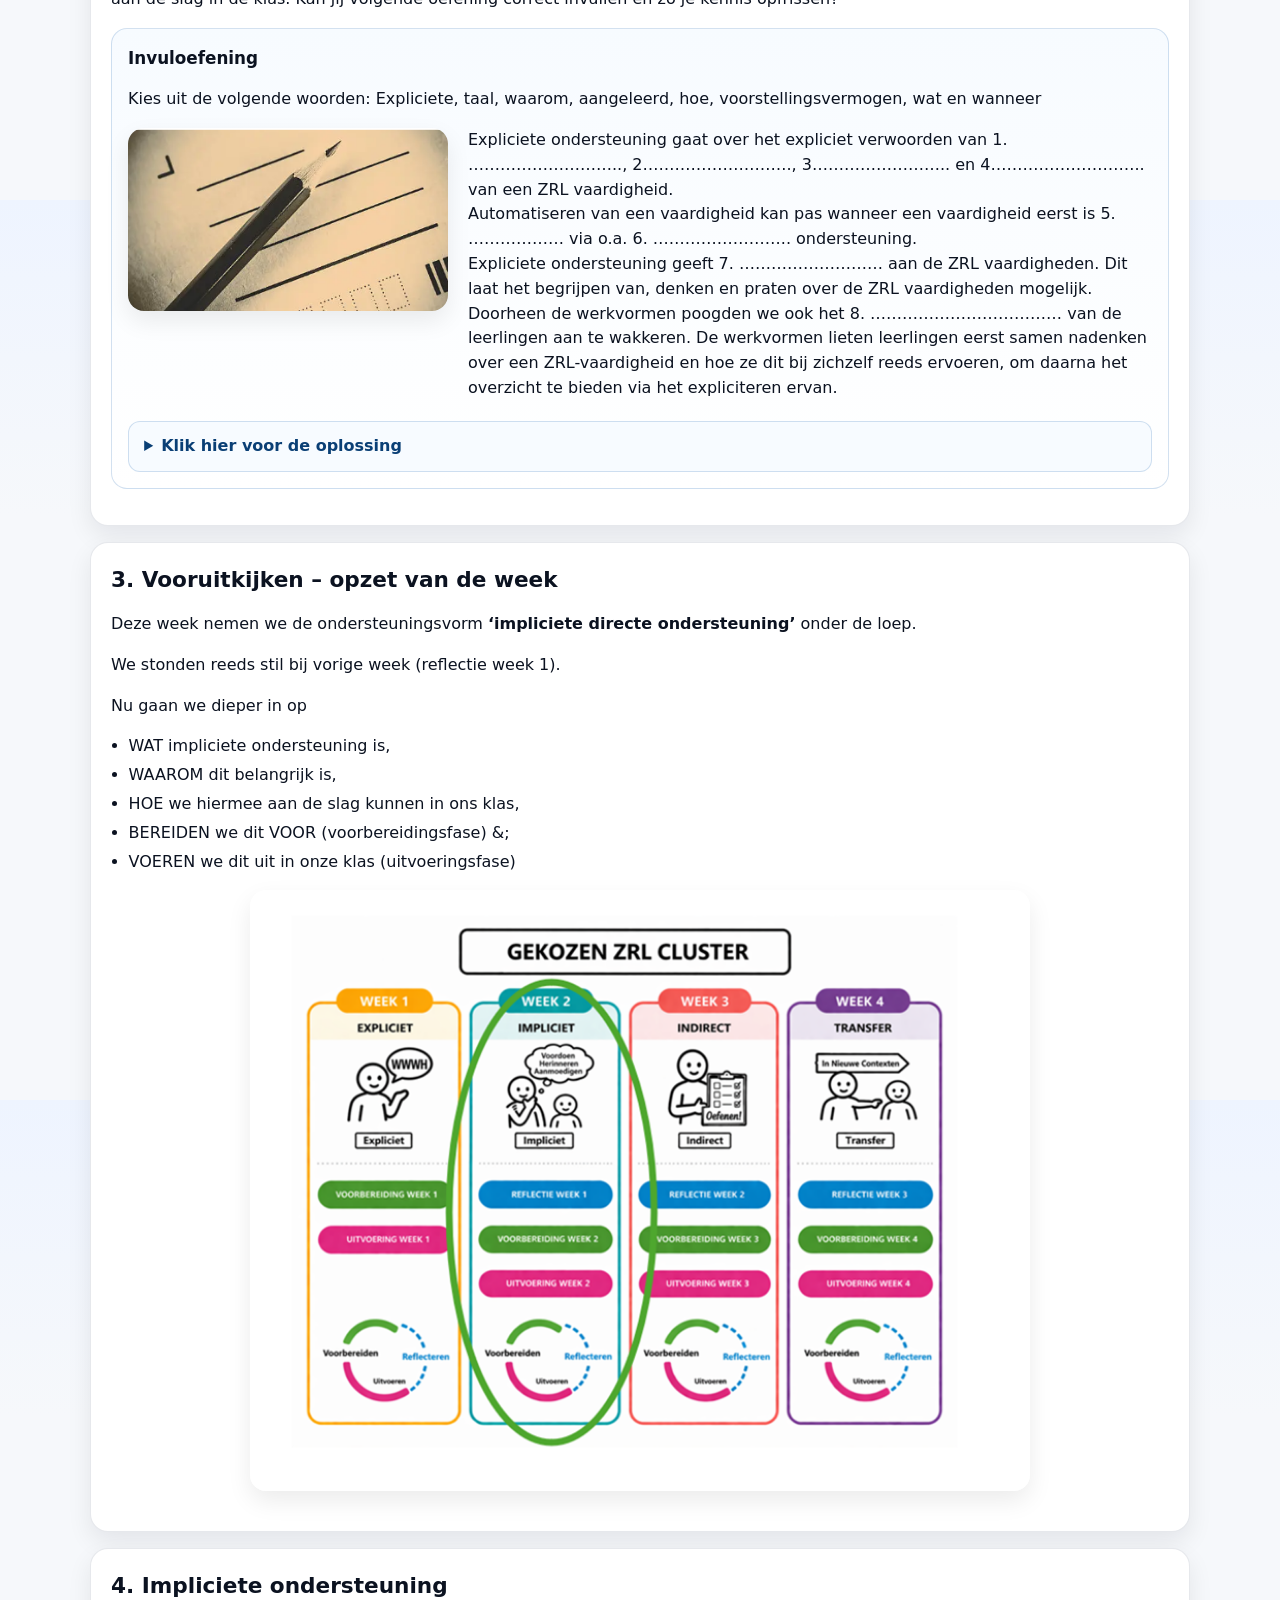
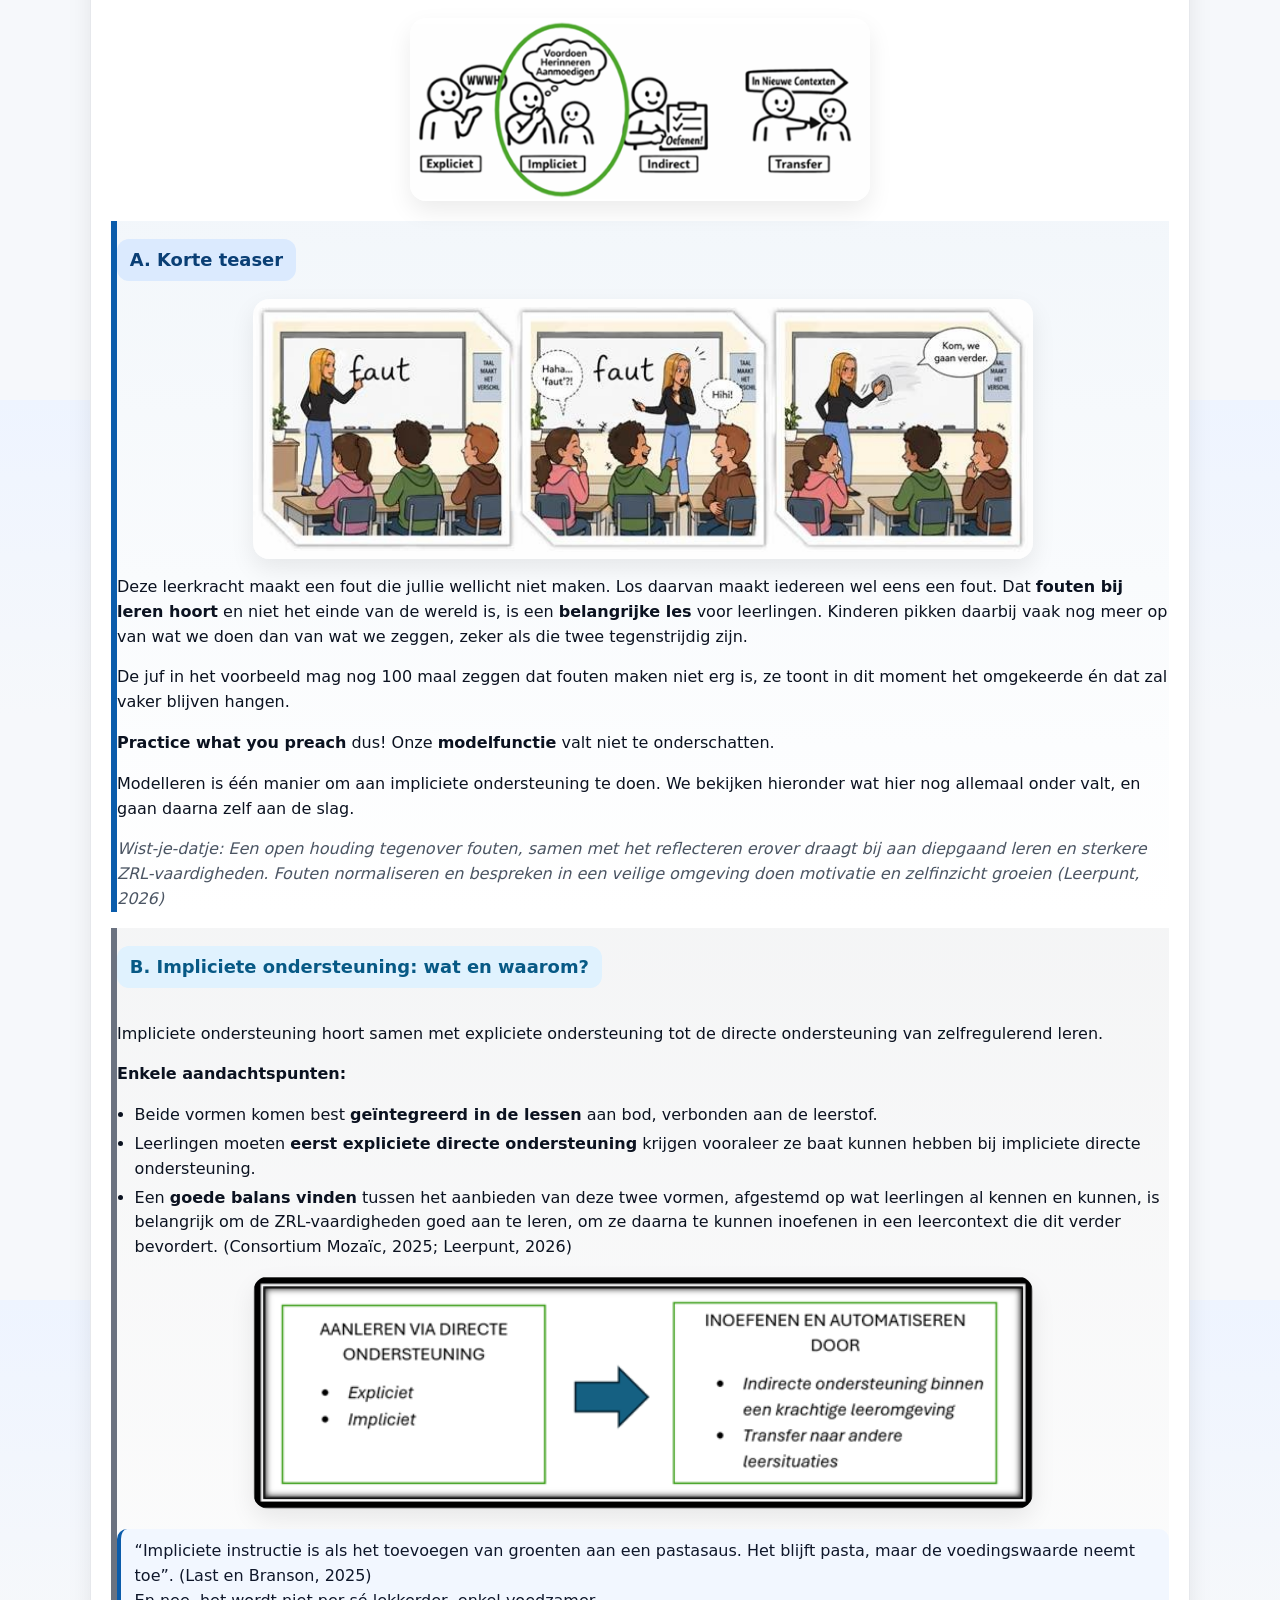
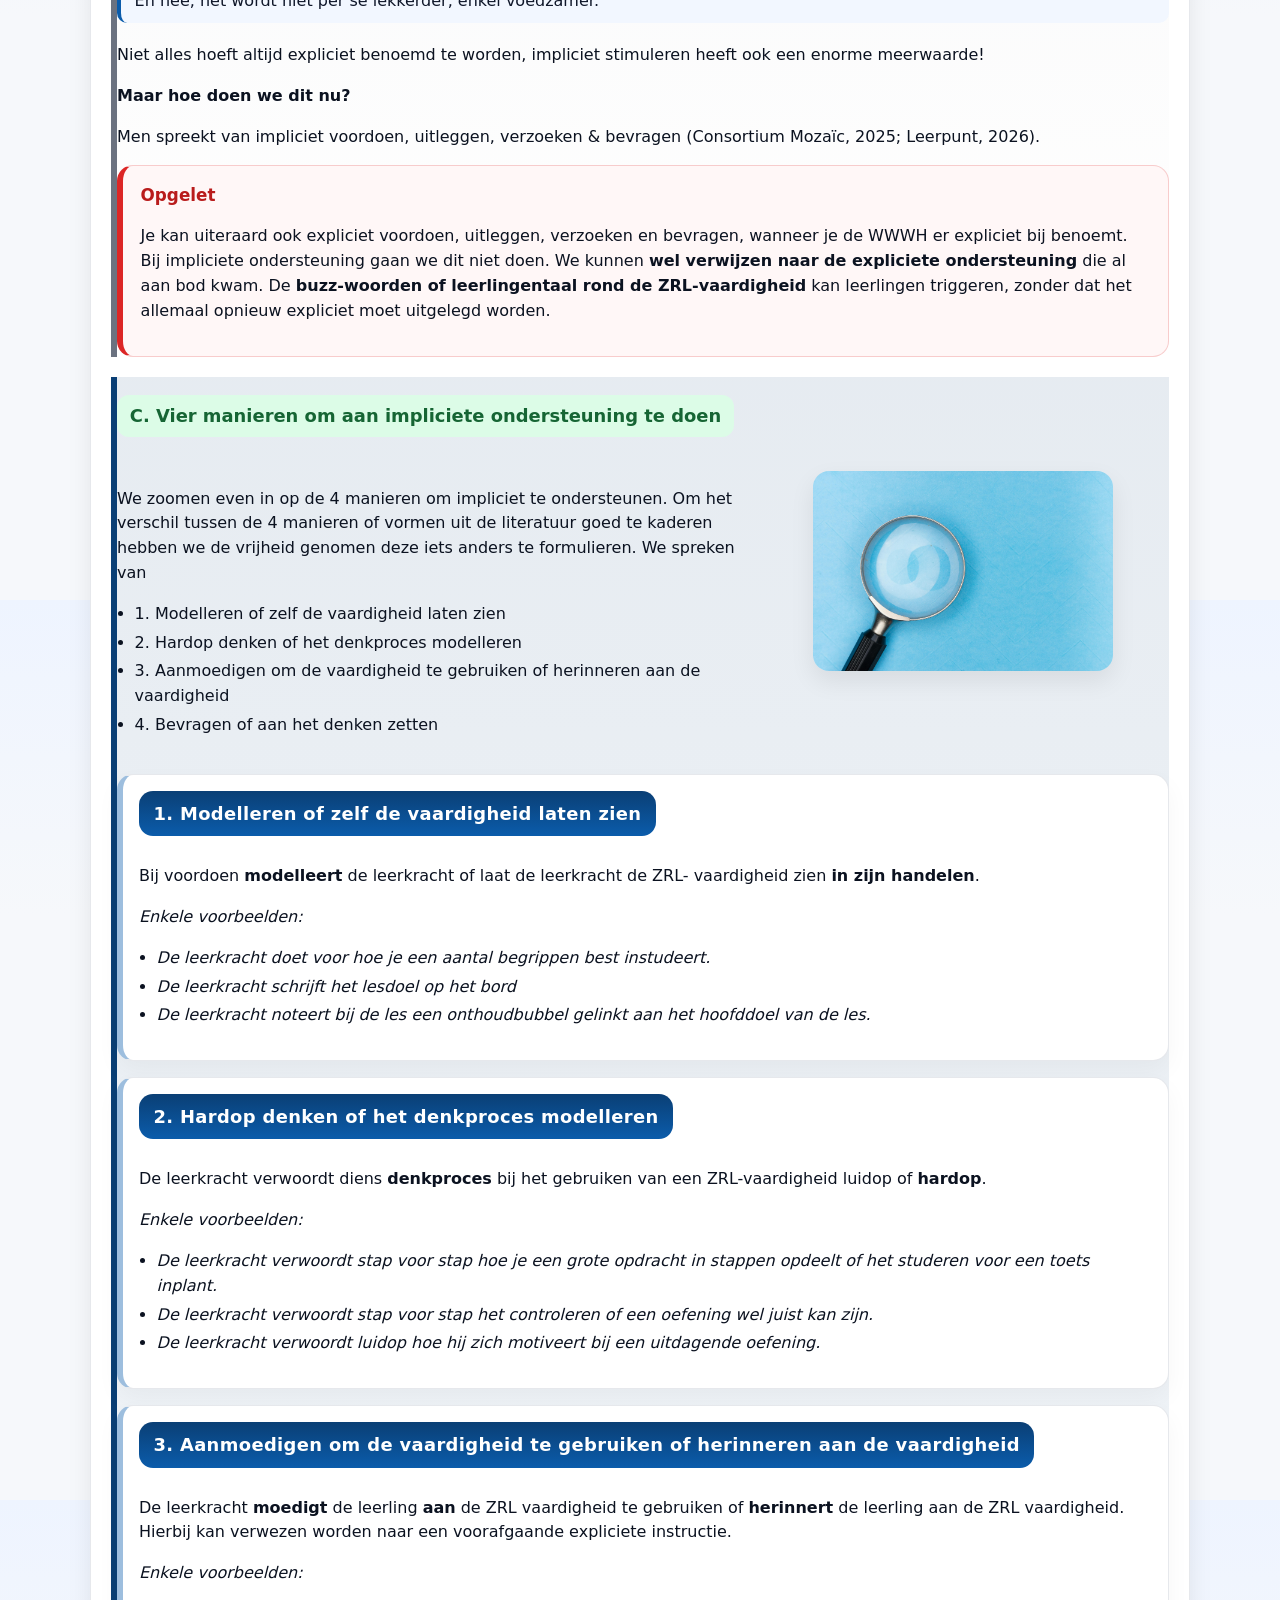
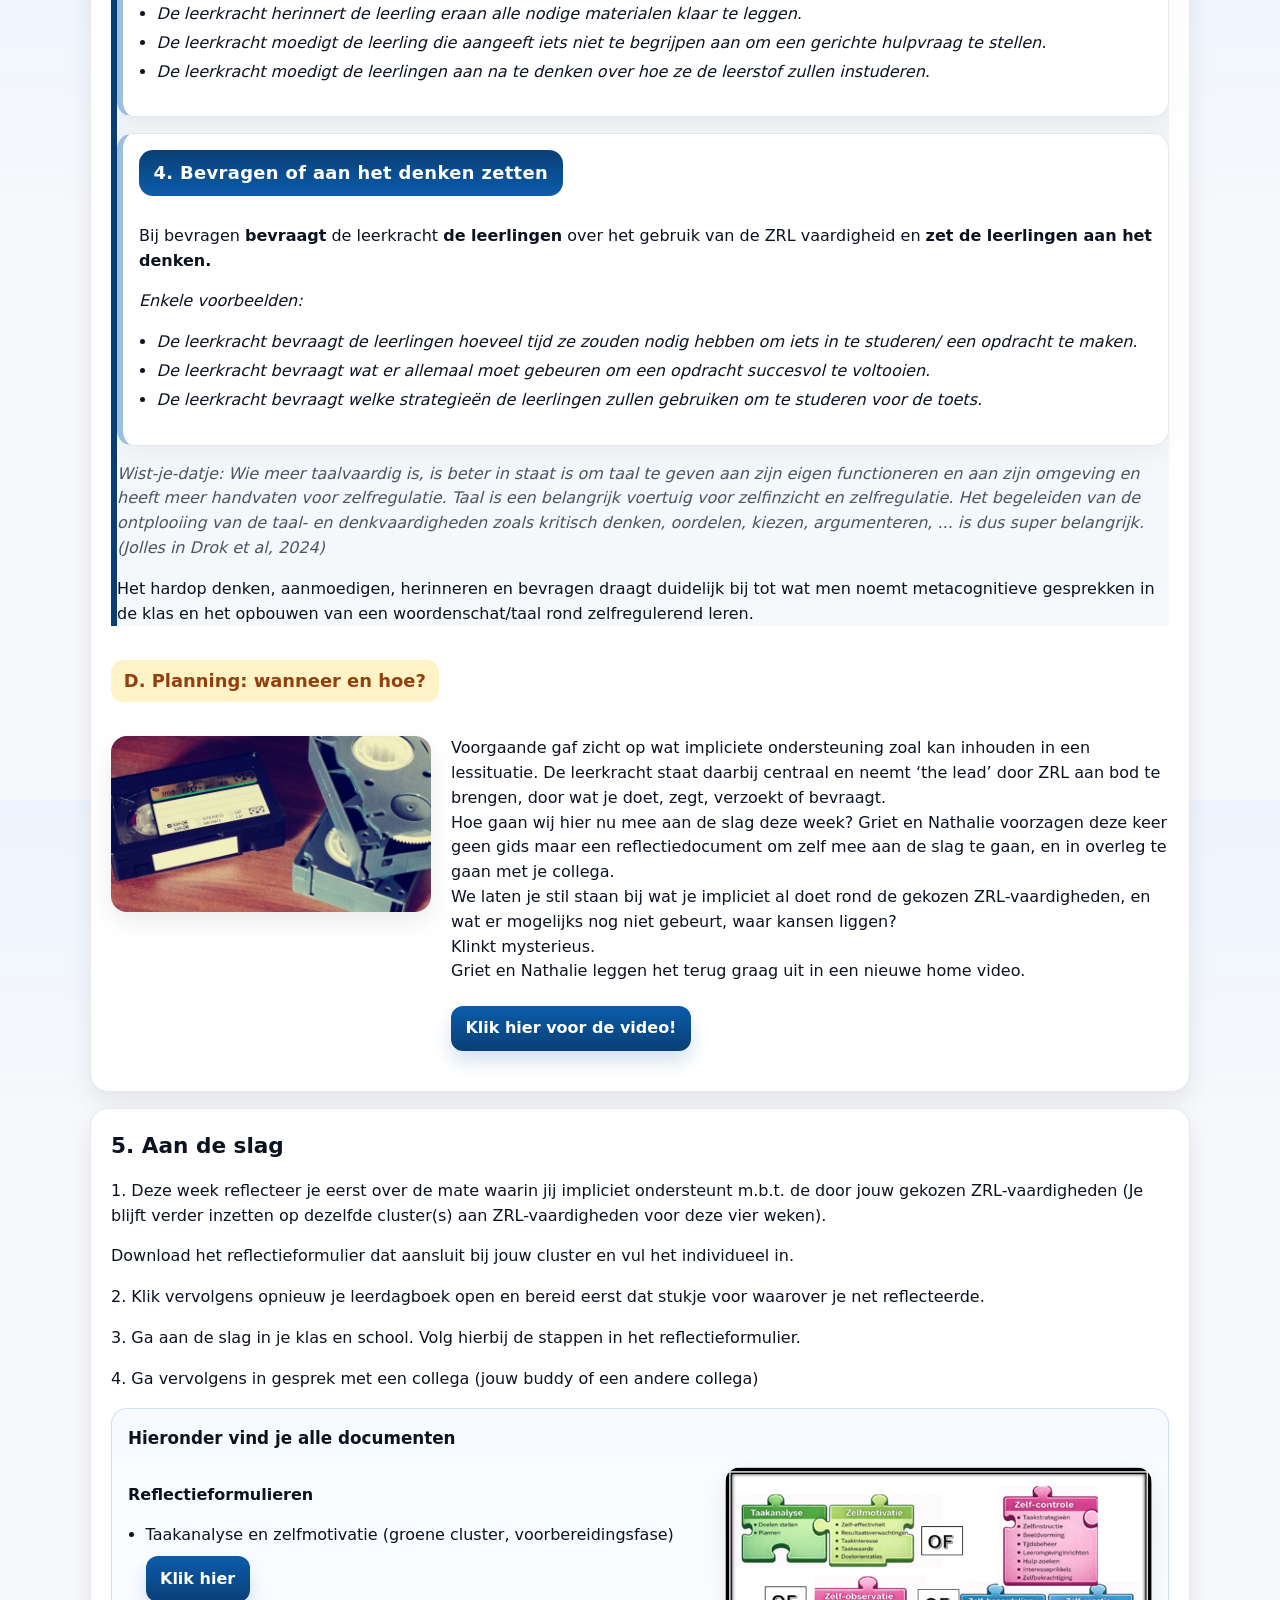
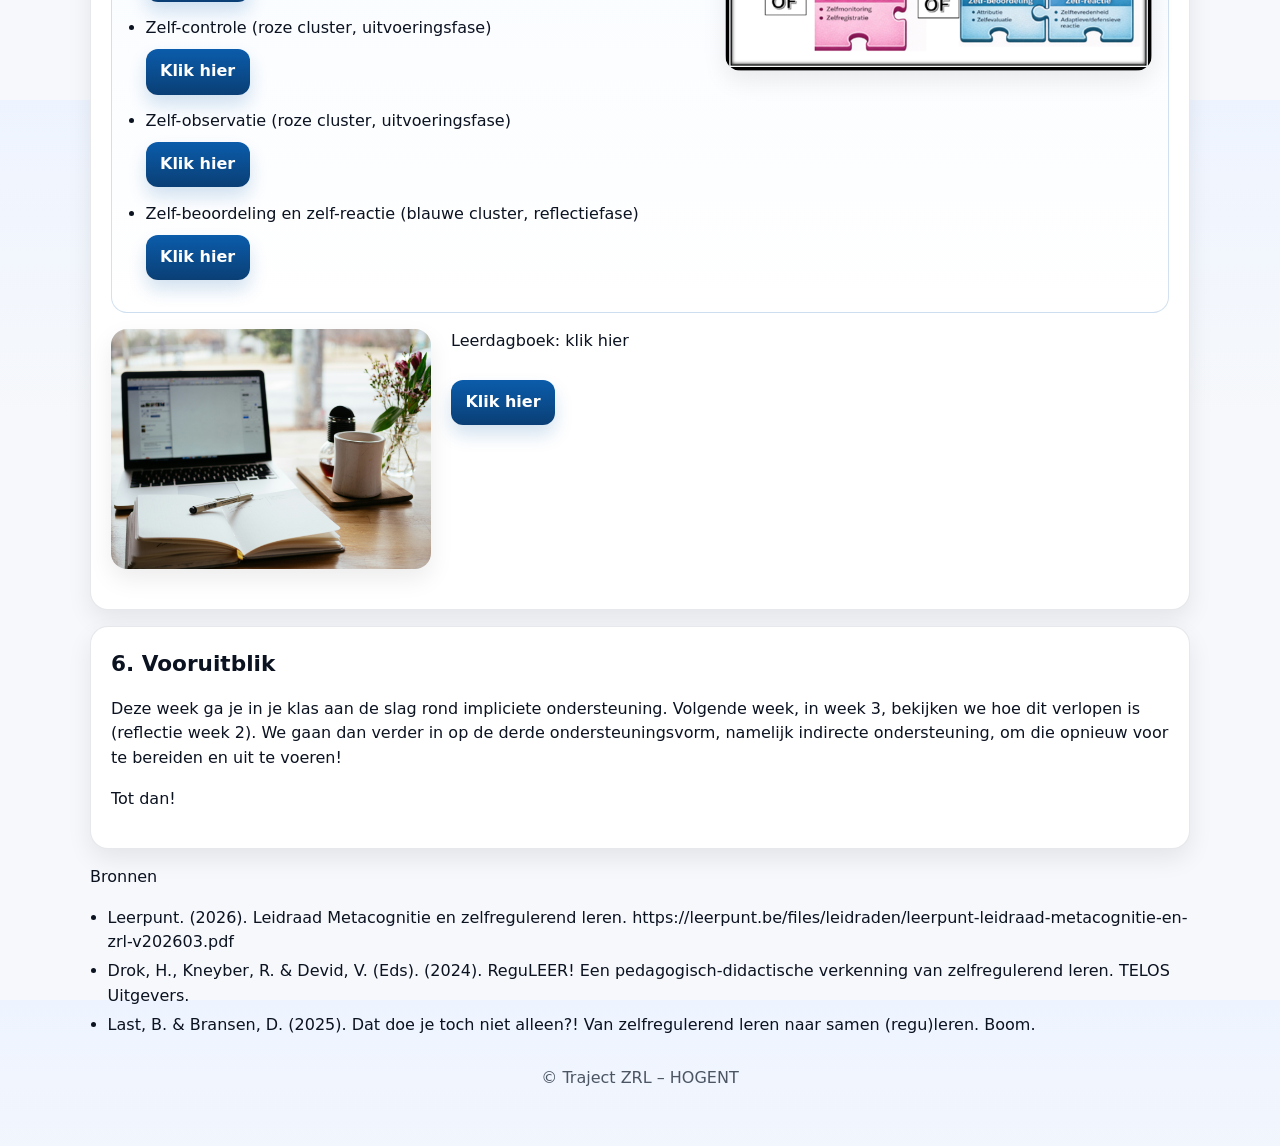
==== commit 5010f872: "Update cyclus2-week2.html" ====
--- a/weeks/cyclus2-week2.html
+++ b/weeks/cyclus2-week2.html
@@ -527,5 +527,36 @@
   </main>
 
   <script src="../assets/js/main.js"></script>
+  <script>
+(function () {
+  let preview = new URLSearchParams(window.location.search)
+    .get('preview') === '1';
+
+  function showUnderConstruction() {
+    if (preview) return;
+
+    const overlay = document.createElement('div');
+    overlay.className = 'under-construction-overlay';
+
+    overlay.innerHTML = `
+      <div class="under-construction-content">
+        <h1>Under construction</h1>
+        <p>Deze pagina is momenteel nog in opbouw.</p>
+        <p>We werken volop aan het leertraject. Binnenkort vind je hier meer informatie!</p>
+      </div>
+    `;
+
+    document.body.appendChild(overlay);
+  }
+
+  showUnderConstruction();
+
+  document.addEventListener('keydown', function (event) {
+    if (event.ctrlKey && event.altKey && event.key.toLowerCase() === 'p') {
+      window.location.search = '?preview=1';
+    }
+  });
+})();
+</script>
 </body>
 </html>
--- a/assets/css/styles.css
+++ b/assets/css/styles.css
@@ -887,3 +887,69 @@
 .logout-button:hover {
   background: #f5f5f5;
 }
+.leerdagboek-reminder {
+  background-color: #f0f4f8;
+  border-left: 5px solid #005a8d;
+  border-radius: 6px;
+  padding: 16px 20px;
+  margin: 10px 0;
+  color: #333;
+}
+
+.leerdagboek-reminder strong {
+  display: block;
+  margin-bottom: 5px;
+  color: #005a8d;
+}
+
+.leerdagboek-reminder p {
+  margin: 0;
+}
+.metapro-dagboek-kader {
+  background: #f0f4f8;
+  border: 1px solid #d5e0e8;
+  border-left: 5px solid #005a8d;
+  border-radius: 6px;
+  padding: 16px 20px;
+  margin: 10px 0;
+  color: #333333;
+}
+
+.metapro-dagboek-kader strong {
+  display: block;
+  color: #005a8d;
+  margin-bottom: 8px;
+}
+
+.metapro-dagboek-kader p {
+  color: #333333;
+  margin: 0;
+}
+/* UNDER CONSTRUCTION */
+.under-construction-overlay {
+  position: fixed;
+  inset: 0;
+  z-index: 99999;
+  background: rgba(255, 255, 255, 0.97);
+  display: flex;
+  align-items: center;
+  justify-content: center;
+  text-align: center;
+  padding: 30px;
+}
+
+.under-construction-content {
+  max-width: 500px;
+}
+
+.under-construction-content h1 {
+  color: #005a8d;
+  font-size: 2rem;
+  margin-bottom: 20px;
+}
+
+.under-construction-content p {
+  color: #333;
+  font-size: 1.1rem;
+  line-height: 1.6;
+}
